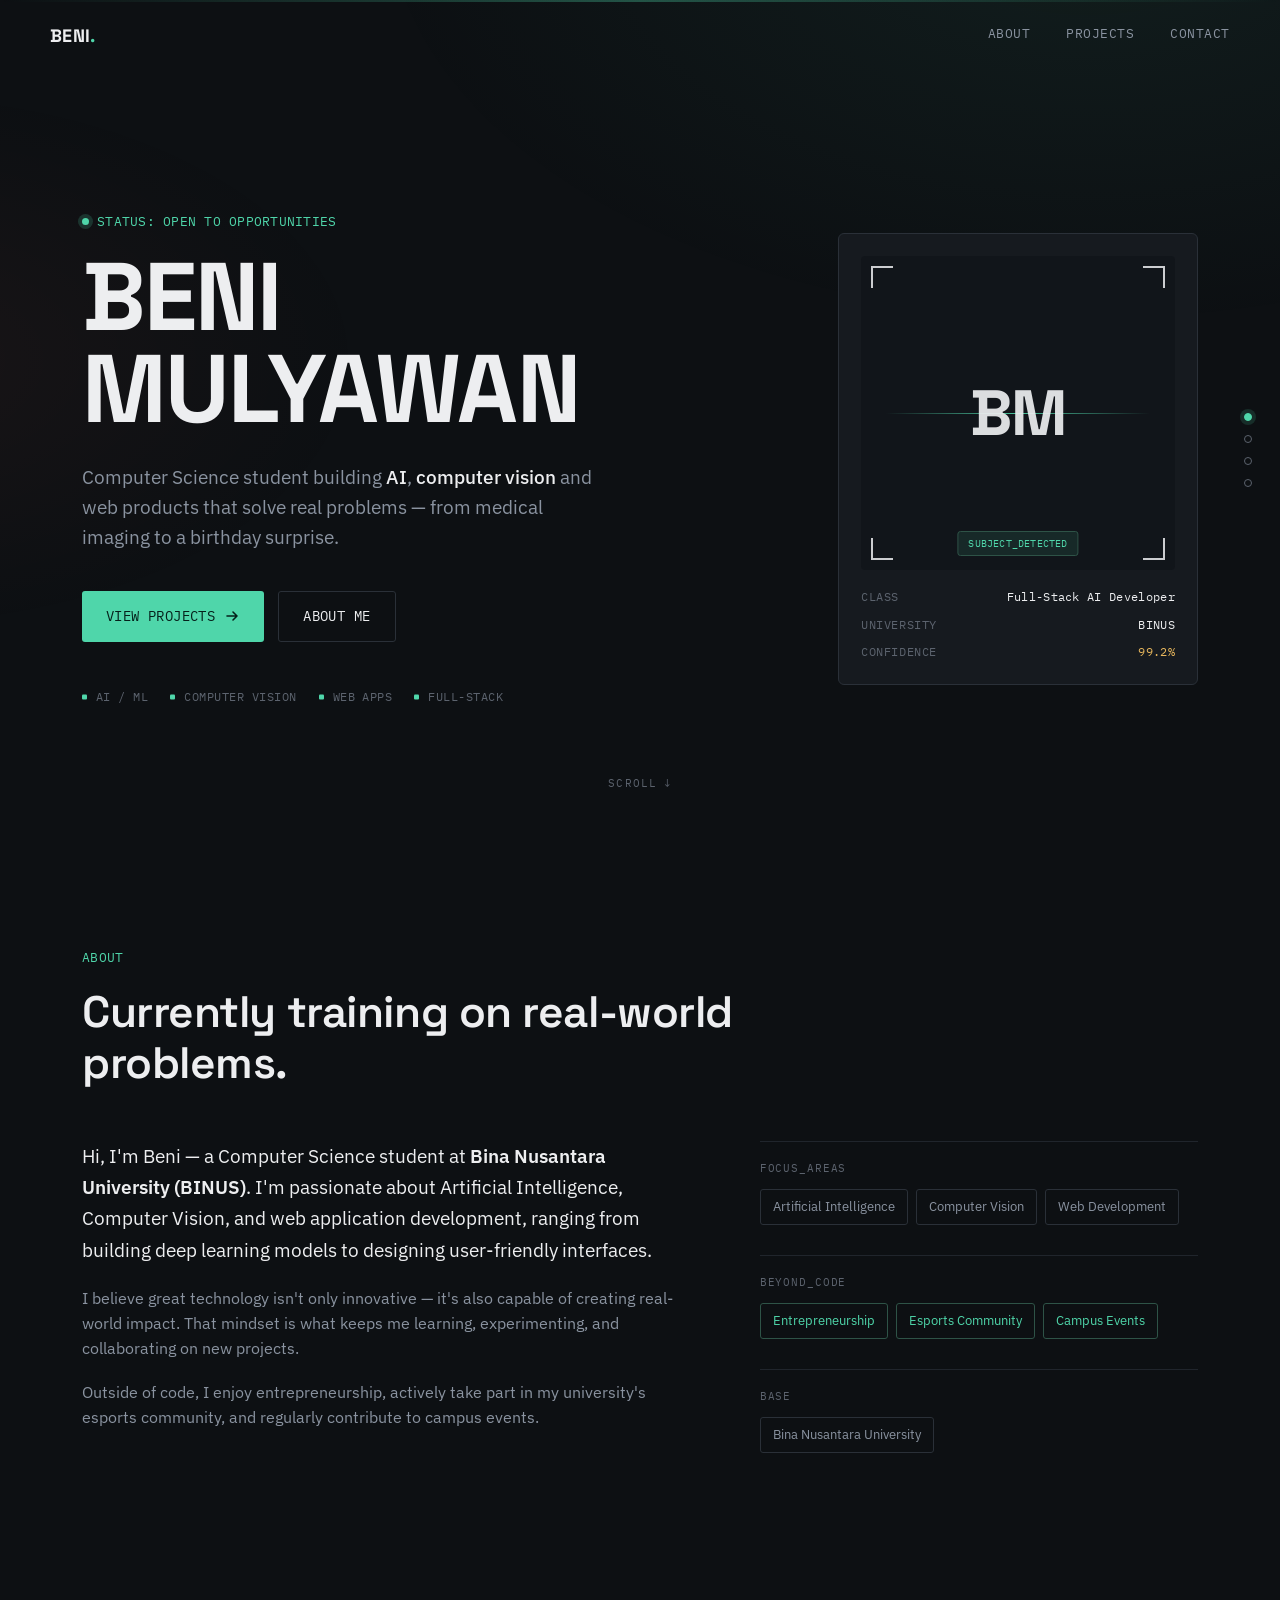
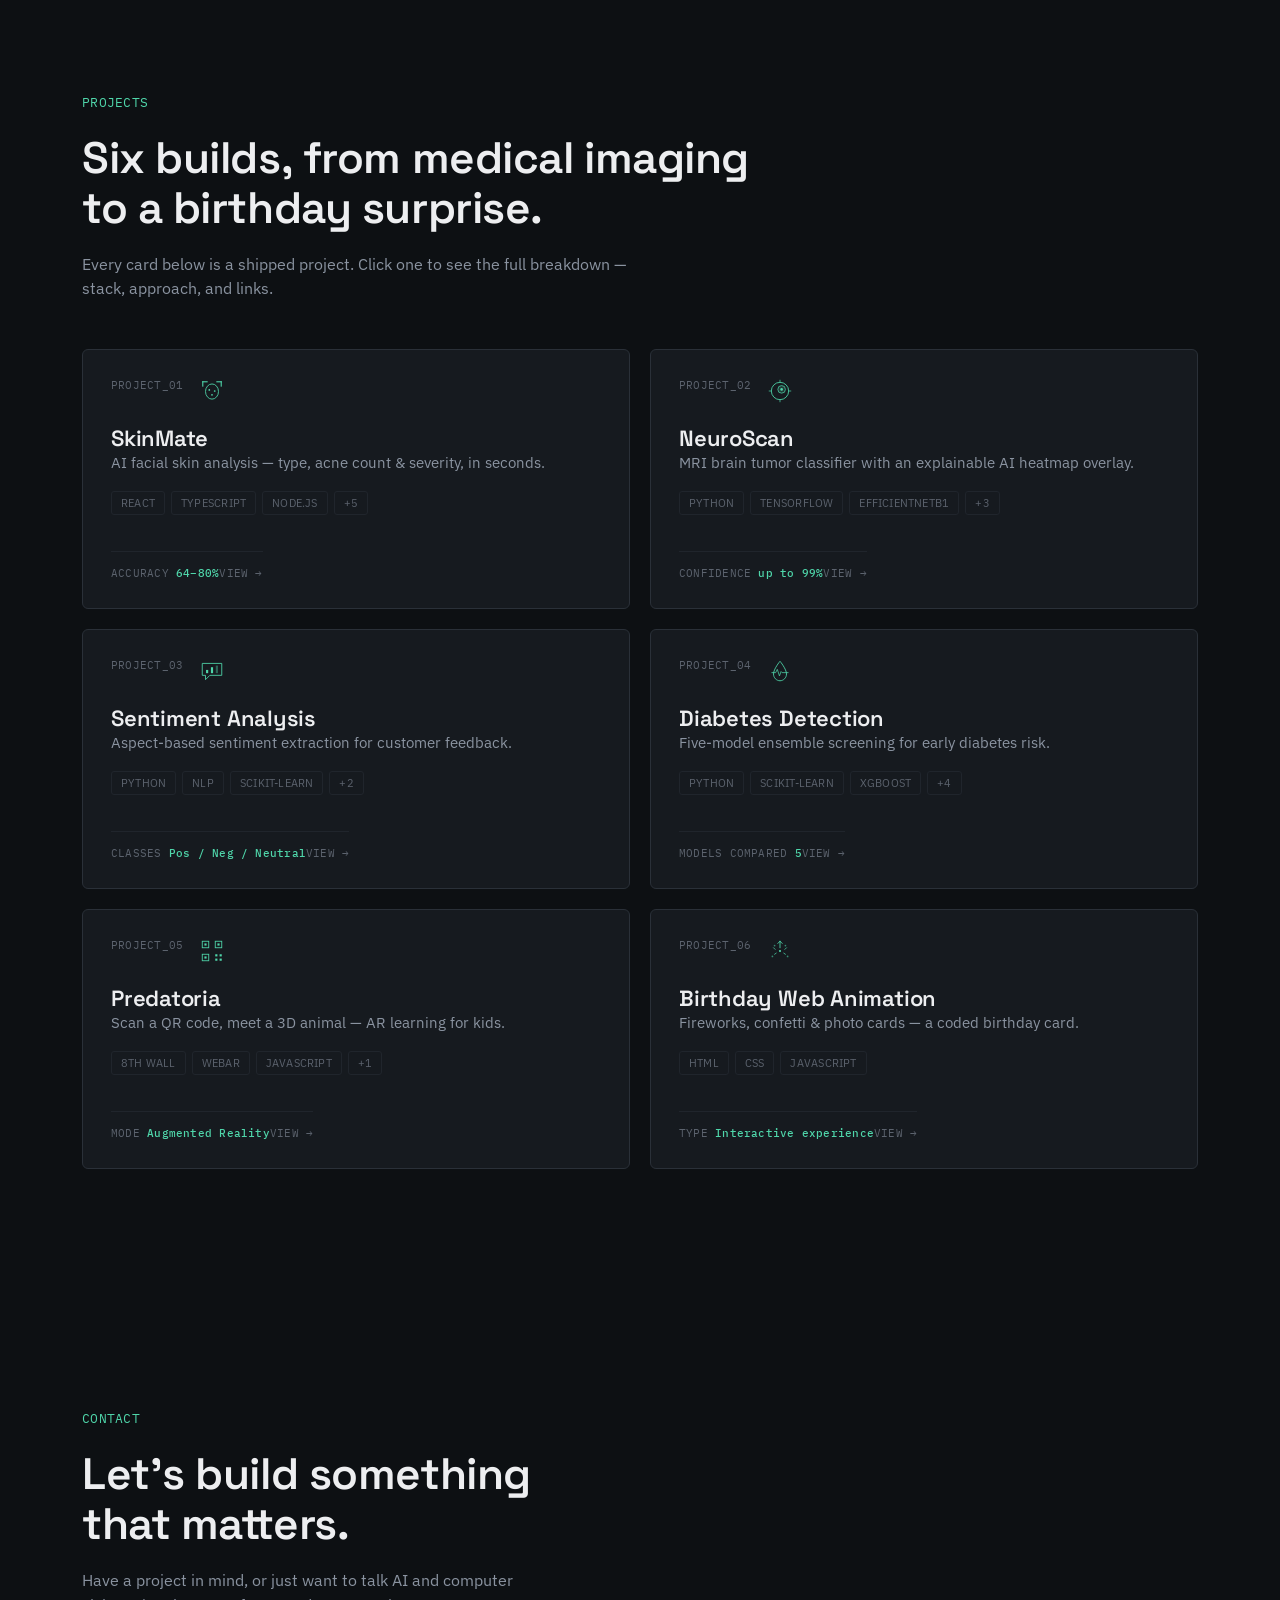
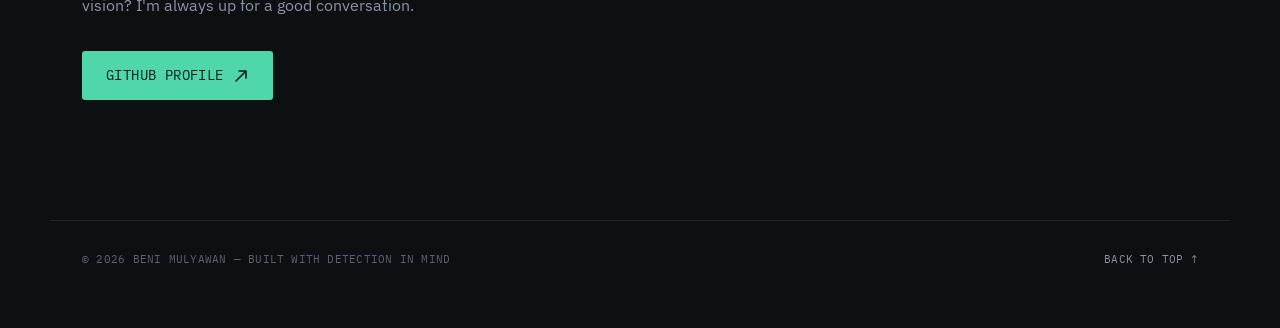
==== index.html @ ccee3497 "Add files via upload" ====
<!doctype html>
<html lang="en">
  <head>
    <meta charset="UTF-8" />
    <meta name="viewport" content="width=device-width, initial-scale=1.0" />
    <title>Beni Mulyawan — AI & Computer Vision Developer</title>
    <meta
      name="description"
      content="Portfolio of Beni Mulyawan, a Computer Science student at BINUS building AI, computer vision and web applications."
    />

    <link rel="preconnect" href="https://fonts.googleapis.com" />
    <link rel="preconnect" href="https://fonts.gstatic.com" crossorigin />
    <link
      href="https://fonts.googleapis.com/css2?family=Space+Grotesk:wght@500;600;700&family=IBM+Plex+Sans:wght@400;500;600&family=IBM+Plex+Mono:wght@400;500&display=swap"
      rel="stylesheet"
    />

    <link rel="stylesheet" href="style.css" />
  </head>
  <body>
    <div class="scanline" aria-hidden="true"></div>

    <a class="skip-link" href="#main">Skip to content</a>

    <header class="nav" id="siteNav">
      <div class="nav-inner">
        <a href="#top" class="nav-mark"
          >BENI<span class="nav-mark-dot">.</span></a
        >

        <nav class="nav-links" id="navLinks">
          <a href="#about" data-nav="about">About</a>
          <a href="#projects" data-nav="projects">Projects</a>
          <a href="#contact" data-nav="contact">Contact</a>
        </nav>

        <button
          class="nav-toggle"
          id="navToggle"
          aria-label="Toggle menu"
          aria-expanded="false"
          aria-controls="navLinks"
        >
          <span></span><span></span><span></span>
        </button>
      </div>
    </header>

    <div class="progress-dots" id="progressDots" aria-hidden="true">
      <button class="dot" data-target="top" aria-label="Go to top"></button>
      <button class="dot" data-target="about" aria-label="Go to About"></button>
      <button
        class="dot"
        data-target="projects"
        aria-label="Go to Projects"
      ></button>
      <button
        class="dot"
        data-target="contact"
        aria-label="Go to Contact"
      ></button>
    </div>

    <main id="main">
      <!-- ================= HERO ================= -->
      <section class="hero" id="top">
        <div class="hero-inner">
          <div class="hero-left reveal">
            <p class="eyebrow mono">
              <span class="status-dot" aria-hidden="true"></span>STATUS: OPEN TO
              OPPORTUNITIES
            </p>

            <h1 class="hero-title">BENI<br />MULYAWAN</h1>

            <p class="hero-role">
              Computer Science student building <span class="hl">AI</span>,
              <span class="hl">computer&nbsp;vision</span> and web products that
              solve real problems — from medical imaging to a birthday surprise.
            </p>

            <div class="hero-actions">
              <a href="#projects" class="btn btn-primary">
                View Projects
                <svg
                  width="16"
                  height="16"
                  viewBox="0 0 16 16"
                  fill="none"
                  aria-hidden="true"
                >
                  <path
                    d="M3 8H13M13 8L9 4M13 8L9 12"
                    stroke="currentColor"
                    stroke-width="1.6"
                    stroke-linecap="round"
                    stroke-linejoin="round"
                  />
                </svg>
              </a>
              <a href="#about" class="btn btn-ghost">About Me</a>
            </div>

            <ul class="hero-tags mono">
              <li>AI / ML</li>
              <li>Computer Vision</li>
              <li>Web Apps</li>
              <li>Full-Stack</li>
            </ul>
          </div>

          <div class="hero-right reveal" style="--delay: 120ms">
            <div class="id-card">
              <div class="id-frame">
                <span class="bracket tl" aria-hidden="true"></span>
                <span class="bracket tr" aria-hidden="true"></span>
                <span class="bracket bl" aria-hidden="true"></span>
                <span class="bracket br" aria-hidden="true"></span>
                <div class="id-scanline" aria-hidden="true"></div>
                <div class="id-monogram" aria-hidden="true">BM</div>
                <span class="id-tag mono">SUBJECT_DETECTED</span>
              </div>

              <div class="id-readout mono">
                <div class="readout-row">
                  <span class="rk">CLASS</span
                  ><span class="rv" id="classText"
                    >Full-Stack AI Developer</span
                  >
                </div>
                <div class="readout-row">
                  <span class="rk">UNIVERSITY</span
                  ><span class="rv">BINUS</span>
                </div>
                <div class="readout-row">
                  <span class="rk">CONFIDENCE</span
                  ><span class="rv" id="confVal">00.0%</span>
                </div>
              </div>
            </div>
          </div>
        </div>

        <a href="#about" class="scroll-cue mono" aria-hidden="true"
          >SCROLL <span>↓</span></a
        >
      </section>

      <!-- ================= ABOUT ================= -->
      <section class="about" id="about">
        <p class="eyebrow mono reveal">ABOUT</p>
        <h2 class="section-title reveal">
          Currently training on real-world<br />problems.
        </h2>

        <div class="about-grid">
          <div class="about-copy reveal">
            <p class="lede">
              Hi, I'm Beni — a Computer Science student at
              <strong>Bina Nusantara University (BINUS)</strong>. I'm passionate
              about Artificial Intelligence, Computer Vision, and web
              application development, ranging from building deep learning
              models to designing user-friendly interfaces.
            </p>

            <p>
              I believe great technology isn't only innovative — it's also
              capable of creating real-world impact. That mindset is what keeps
              me learning, experimenting, and collaborating on new projects.
            </p>

            <p>
              Outside of code, I enjoy entrepreneurship, actively take part in
              my university's esports community, and regularly contribute to
              campus events.
            </p>
          </div>

          <div class="about-meta reveal" style="--delay: 120ms">
            <div class="meta-block">
              <p class="meta-label mono">FOCUS_AREAS</p>
              <ul class="chip-list">
                <li>Artificial Intelligence</li>
                <li>Computer Vision</li>
                <li>Web Development</li>
              </ul>
            </div>
            <div class="meta-block">
              <p class="meta-label mono">BEYOND_CODE</p>
              <ul class="chip-list alt">
                <li>Entrepreneurship</li>
                <li>Esports Community</li>
                <li>Campus Events</li>
              </ul>
            </div>
            <div class="meta-block">
              <p class="meta-label mono">BASE</p>
              <ul class="chip-list">
                <li>Bina Nusantara University</li>
              </ul>
            </div>
          </div>
        </div>
      </section>

      <!-- ================= PROJECTS ================= -->
      <section class="projects" id="projects">
        <p class="eyebrow mono reveal">PROJECTS</p>
        <h2 class="section-title reveal">
          Six builds, from medical imaging<br />to a birthday surprise.
        </h2>
        <p class="section-copy reveal">
          Every card below is a shipped project. Click one to see the full
          breakdown — stack, approach, and links.
        </p>

        <div class="project-grid" id="projectGrid">
          <!-- injected by script.js -->
        </div>
      </section>

      <!-- ================= CONTACT ================= -->
      <section class="contact" id="contact">
        <p class="eyebrow mono reveal">CONTACT</p>
        <h2 class="section-title reveal">
          Let's build something<br />that matters.
        </h2>
        <p class="contact-copy reveal">
          Have a project in mind, or just want to talk AI and computer vision?
          I'm always up for a good conversation.
        </p>

        <div class="contact-links reveal">
          <a
            href="https://github.com/Beni1412"
            target="_blank"
            rel="noopener"
            class="btn btn-primary"
          >
            GitHub Profile
            <svg
              width="16"
              height="16"
              viewBox="0 0 16 16"
              fill="none"
              aria-hidden="true"
            >
              <path
                d="M3 13L13 3M13 3H6M13 3V10"
                stroke="currentColor"
                stroke-width="1.6"
                stroke-linecap="round"
                stroke-linejoin="round"
              />
            </svg>
          </a>
        </div>
      </section>
    </main>

    <footer class="site-footer">
      <p class="mono">© 2026 BENI MULYAWAN — BUILT WITH DETECTION IN MIND</p>
      <a href="#top" class="back-top mono">BACK TO TOP ↑</a>
    </footer>

    <!-- ============== PROJECT MODAL ============== -->
    <div class="modal-overlay" id="modalOverlay">
      <div
        class="modal"
        id="modal"
        role="dialog"
        aria-modal="true"
        aria-labelledby="modalTitle"
      >
        <button
          class="modal-close"
          id="modalClose"
          aria-label="Close project details"
        >
          <svg width="18" height="18" viewBox="0 0 18 18" fill="none">
            <path
              d="M3 3L15 15M15 3L3 15"
              stroke="currentColor"
              stroke-width="1.6"
              stroke-linecap="round"
            />
          </svg>
        </button>
        <div class="modal-content" id="modalContent">
          <!-- injected by script.js -->
        </div>
        <div class="modal-nav">
          <button id="modalPrev" class="modal-nav-btn mono">← PREV</button>
          <span id="modalIndex" class="mono modal-index"></span>
          <button id="modalNext" class="modal-nav-btn mono">NEXT →</button>
        </div>
      </div>
    </div>

    <script src="script.js"></script>
  </body>
</html>
---- style.css ----
/* ==========================================================
   BENI MULYAWAN — PORTFOLIO
   Design language: "detection HUD" — bounding boxes, confidence
   readouts and scan brackets borrowed from the actual AI apps
   in the projects themselves.
   ========================================================== */

:root {
  /* ---- color tokens ---- */
  --ink: #0d1013;
  --ink-soft: #11151a;
  --panel: #161a1f;
  --panel-2: #1d2229;
  --line: #2a3038;
  --line-soft: #20252c;
  --paper: #edeef0;
  --mist: #8a93a0;
  --mist-dim: #5c636e;
  --signal: #4fd6aa; /* teal-mint — "detected / positive" accent   */
  --signal-dim: #2e5347;
  --alert: #ff6e5d; /* coral — "flagged" bounding-box accent      */
  --gold: #e8b75c; /* used once, sparingly, in the hero readout  */

  /* ---- type ---- */
  --f-display: 'Space Grotesk', sans-serif;
  --f-body: 'IBM Plex Sans', sans-serif;
  --f-mono: 'IBM Plex Mono', monospace;

  --container: 1180px;
}

/* ---------------------------- reset ---------------------------- */
*,
*::before,
*::after {
  box-sizing: border-box;
}
html {
  scroll-behavior: smooth;
}
body {
  margin: 0;
  background: var(--ink);
  color: var(--paper);
  font-family: var(--f-body);
  font-size: 16px;
  line-height: 1.55;
  -webkit-font-smoothing: antialiased;
  overflow-x: hidden;
}
img {
  max-width: 100%;
  display: block;
}
a {
  color: inherit;
  text-decoration: none;
}
ul {
  list-style: none;
  margin: 0;
  padding: 0;
}
h1,
h2,
h3,
p {
  margin: 0;
}
button {
  font-family: inherit;
  background: none;
  border: none;
  color: inherit;
  cursor: pointer;
}
.mono {
  font-family: var(--f-mono);
  letter-spacing: 0.02em;
}

.skip-link {
  position: absolute;
  left: -999px;
  top: 0;
  background: var(--signal);
  color: var(--ink);
  padding: 10px 16px;
  z-index: 999;
  font-family: var(--f-mono);
}
.skip-link:focus {
  left: 12px;
  top: 12px;
}

:focus-visible {
  outline: 2px solid var(--signal);
  outline-offset: 3px;
}

/* faint background texture — vertical vignette so panels read as "on a monitor" */
body::before {
  content: '';
  position: fixed;
  inset: 0;
  background:
    radial-gradient(
      1200px 700px at 85% -10%,
      rgba(79, 214, 170, 0.07),
      transparent 60%
    ),
    radial-gradient(
      900px 500px at -10% 40%,
      rgba(255, 110, 93, 0.05),
      transparent 55%
    );
  pointer-events: none;
  z-index: 0;
}

/* ambient scanline sweep */
.scanline {
  position: fixed;
  left: 0;
  right: 0;
  top: 0;
  height: 2px;
  background: linear-gradient(
    90deg,
    transparent,
    rgba(79, 214, 170, 0.55),
    transparent
  );
  animation: sweep 9s linear infinite;
  pointer-events: none;
  z-index: 2;
  opacity: 0.6;
}
@keyframes sweep {
  0% {
    transform: translateY(0);
  }
  100% {
    transform: translateY(100vh);
  }
}

/* ---------------------------- layout helpers ---------------------------- */
section {
  position: relative;
  z-index: 1;
  max-width: var(--container);
  margin: 0 auto;
  padding: 120px 32px;
}
.eyebrow {
  display: flex;
  align-items: center;
  gap: 8px;
  font-size: 12.5px;
  color: var(--signal);
  text-transform: uppercase;
  margin-bottom: 20px;
}
.section-title {
  font-family: var(--f-display);
  font-weight: 600;
  font-size: clamp(28px, 4vw, 44px);
  line-height: 1.15;
  letter-spacing: -0.01em;
  max-width: 720px;
}
.section-copy {
  margin-top: 18px;
  color: var(--mist);
  max-width: 560px;
  font-size: 16px;
}

/* ---------------------------- reveal-on-scroll ---------------------------- */
.reveal {
  opacity: 0;
  transform: translateY(18px);
  transition:
    opacity 0.7s ease,
    transform 0.7s ease;
  transition-delay: var(--delay, 0ms);
}
.reveal.is-visible {
  opacity: 1;
  transform: translateY(0);
}

/* ==========================================================
   NAV
   ========================================================== */
.nav {
  position: fixed;
  top: 0;
  left: 0;
  right: 0;
  z-index: 50;
  padding: 22px 32px;
  transition:
    background 0.3s ease,
    padding 0.3s ease,
    border-color 0.3s ease;
  border-bottom: 1px solid transparent;
}
.nav.scrolled {
  background: rgba(13, 16, 19, 0.82);
  backdrop-filter: blur(10px);
  padding: 14px 32px;
  border-bottom-color: var(--line-soft);
}
.nav-inner {
  max-width: var(--container);
  margin: 0 auto;
  display: flex;
  align-items: center;
  justify-content: space-between;
}
.nav-mark {
  font-family: var(--f-display);
  font-weight: 700;
  font-size: 18px;
  letter-spacing: 0.02em;
}
.nav-mark-dot {
  color: var(--signal);
}
.nav-links {
  display: flex;
  gap: 36px;
}
.nav-links a {
  font-family: var(--f-mono);
  font-size: 13px;
  text-transform: uppercase;
  letter-spacing: 0.04em;
  color: var(--mist);
  position: relative;
  padding-bottom: 4px;
  transition: color 0.25s ease;
}
.nav-links a::after {
  content: '';
  position: absolute;
  left: 0;
  bottom: 0;
  height: 1px;
  width: 0;
  background: var(--signal);
  transition: width 0.25s ease;
}
.nav-links a:hover,
.nav-links a.active {
  color: var(--paper);
}
.nav-links a.active::after {
  width: 100%;
}

.nav-toggle {
  display: none;
  flex-direction: column;
  gap: 5px;
  width: 26px;
  padding: 6px;
}
.nav-toggle span {
  display: block;
  height: 1.5px;
  background: var(--paper);
  border-radius: 2px;
  transition: all 0.25s ease;
}
.nav-toggle.open span:nth-child(1) {
  transform: translateY(6.5px) rotate(45deg);
}
.nav-toggle.open span:nth-child(2) {
  opacity: 0;
}
.nav-toggle.open span:nth-child(3) {
  transform: translateY(-6.5px) rotate(-45deg);
}

/* progress dots — right-side scroll indicator, echoes the dot marker used
   throughout the source deck, repurposed as functional section nav       */
.progress-dots {
  position: fixed;
  right: 28px;
  top: 50%;
  transform: translateY(-50%);
  z-index: 40;
  display: flex;
  flex-direction: column;
  gap: 14px;
}
.progress-dots .dot {
  width: 8px;
  height: 8px;
  border-radius: 50%;
  border: 1px solid var(--mist-dim);
  padding: 0;
  transition: all 0.3s ease;
}
.progress-dots .dot.active {
  background: var(--signal);
  border-color: var(--signal);
  box-shadow: 0 0 0 4px rgba(79, 214, 170, 0.15);
}
@media (max-width: 900px) {
  .progress-dots {
    display: none;
  }
}

/* ==========================================================
   HERO
   ========================================================== */
.hero {
  padding-top: 180px;
  padding-bottom: 90px;
  min-height: 92vh;
  display: flex;
  flex-direction: column;
  justify-content: center;
}
.hero-inner {
  display: grid;
  grid-template-columns: 1.15fr 0.85fr;
  gap: 64px;
  align-items: center;
}
.status-dot {
  width: 7px;
  height: 7px;
  border-radius: 50%;
  background: var(--signal);
  box-shadow: 0 0 0 4px rgba(79, 214, 170, 0.18);
  animation: pulse 2.2s ease-in-out infinite;
}
@keyframes pulse {
  0%,
  100% {
    opacity: 1;
  }
  50% {
    opacity: 0.4;
  }
}

.hero-title {
  font-family: var(--f-display);
  font-weight: 700;
  font-size: clamp(52px, 8vw, 96px);
  line-height: 0.96;
  letter-spacing: -0.02em;
  margin: 6px 0 26px;
}
.hero-role {
  font-size: clamp(16px, 1.6vw, 19px);
  color: var(--mist);
  max-width: 520px;
  line-height: 1.6;
}
.hero-role .hl {
  color: var(--paper);
  font-weight: 500;
}

.hero-actions {
  display: flex;
  gap: 14px;
  margin-top: 38px;
  flex-wrap: wrap;
}
.btn {
  display: inline-flex;
  align-items: center;
  gap: 9px;
  padding: 14px 24px;
  font-family: var(--f-mono);
  font-size: 13.5px;
  text-transform: uppercase;
  letter-spacing: 0.03em;
  border-radius: 3px;
  transition:
    transform 0.25s ease,
    background 0.25s ease,
    border-color 0.25s ease,
    color 0.25s ease;
}
.btn svg {
  transition: transform 0.25s ease;
}
.btn-primary {
  background: var(--signal);
  color: #05201a;
}
.btn-primary:hover {
  transform: translateY(-2px);
  background: #69e3bd;
}
.btn-primary:hover svg {
  transform: translateX(3px);
}
.btn-ghost {
  border: 1px solid var(--line);
  color: var(--paper);
}
.btn-ghost:hover {
  border-color: var(--signal);
  color: var(--signal);
  transform: translateY(-2px);
}

.hero-tags {
  display: flex;
  flex-wrap: wrap;
  gap: 10px 22px;
  margin-top: 46px;
}
.hero-tags li {
  font-size: 12px;
  color: var(--mist-dim);
  text-transform: uppercase;
  letter-spacing: 0.04em;
  position: relative;
  padding-left: 14px;
}
.hero-tags li::before {
  content: '';
  position: absolute;
  left: 0;
  top: 50%;
  transform: translateY(-50%);
  width: 5px;
  height: 5px;
  background: var(--signal);
  border-radius: 1px;
}

/* ---- ID card (bracket-framed monogram) ---- */
.id-card {
  background: var(--panel);
  border: 1px solid var(--line);
  border-radius: 6px;
  padding: 22px;
  max-width: 360px;
  margin-left: auto;
}
.id-frame {
  position: relative;
  aspect-ratio: 1 / 1;
  background: var(--ink-soft);
  border-radius: 4px;
  display: flex;
  align-items: center;
  justify-content: center;
  overflow: hidden;
  margin-bottom: 18px;
}
.id-monogram {
  font-family: var(--f-display);
  font-weight: 700;
  font-size: 64px;
  color: var(--paper);
  opacity: 0.92;
  letter-spacing: -0.02em;
}
.id-tag {
  position: absolute;
  bottom: 14px;
  left: 50%;
  transform: translateX(-50%);
  font-size: 10px;
  color: var(--signal);
  background: rgba(79, 214, 170, 0.1);
  border: 1px solid var(--signal-dim);
  padding: 4px 10px;
  border-radius: 3px;
  white-space: nowrap;
}
.id-scanline {
  position: absolute;
  left: 8%;
  right: 8%;
  height: 1px;
  background: linear-gradient(
    90deg,
    transparent,
    rgba(79, 214, 170, 0.9),
    transparent
  );
  animation: idsweep 3.4s ease-in-out infinite;
}
@keyframes idsweep {
  0%,
  100% {
    top: 14%;
    opacity: 0;
  }
  10% {
    opacity: 1;
  }
  50% {
    top: 86%;
    opacity: 1;
  }
  60% {
    opacity: 0;
  }
}
.bracket {
  position: absolute;
  width: 22px;
  height: 22px;
  border-color: var(--signal);
  opacity: 0.85;
}
.bracket.tl {
  top: 10px;
  left: 10px;
  border-top: 2px solid;
  border-left: 2px solid;
}
.bracket.tr {
  top: 10px;
  right: 10px;
  border-top: 2px solid;
  border-right: 2px solid;
}
.bracket.bl {
  bottom: 10px;
  left: 10px;
  border-bottom: 2px solid;
  border-left: 2px solid;
}
.bracket.br {
  bottom: 10px;
  right: 10px;
  border-bottom: 2px solid;
  border-right: 2px solid;
}

.id-readout {
  display: flex;
  flex-direction: column;
  gap: 9px;
}
.readout-row {
  display: flex;
  justify-content: space-between;
  font-size: 12px;
}
.readout-row .rk {
  color: var(--mist-dim);
  text-transform: uppercase;
  letter-spacing: 0.05em;
}
.readout-row .rv {
  color: var(--paper);
}
#confVal {
  color: var(--gold);
}

.scroll-cue {
  position: absolute;
  bottom: 36px;
  left: 50%;
  transform: translateX(-50%);
  font-size: 11px;
  color: var(--mist-dim);
  text-transform: uppercase;
  letter-spacing: 0.12em;
  display: flex;
  align-items: center;
  gap: 6px;
}
.scroll-cue span {
  animation: bob 1.8s ease-in-out infinite;
}
@keyframes bob {
  0%,
  100% {
    transform: translateY(0);
  }
  50% {
    transform: translateY(4px);
  }
}

@media (max-width: 900px) {
  .hero-inner {
    grid-template-columns: 1fr;
  }
  .id-card {
    margin: 0;
    max-width: 340px;
  }
}

/* ==========================================================
   ABOUT
   ========================================================== */
.about-grid {
  display: grid;
  grid-template-columns: 1.4fr 1fr;
  gap: 64px;
  margin-top: 52px;
}
.lede {
  font-size: 19px;
  color: var(--paper);
  line-height: 1.65;
}
.about-copy p + p {
  margin-top: 20px;
  color: var(--mist);
  font-size: 16px;
}
.about-copy strong {
  color: var(--paper);
  font-weight: 600;
}

.about-meta {
  display: flex;
  flex-direction: column;
  gap: 30px;
}
.meta-block {
  border-top: 1px solid var(--line-soft);
  padding-top: 18px;
}
.meta-label {
  font-size: 11px;
  color: var(--mist-dim);
  text-transform: uppercase;
  letter-spacing: 0.08em;
  margin-bottom: 12px;
}
.chip-list {
  display: flex;
  flex-wrap: wrap;
  gap: 8px;
}
.chip-list li {
  font-size: 13px;
  padding: 7px 12px;
  border-radius: 3px;
  border: 1px solid var(--line);
  color: var(--mist);
}
.chip-list.alt li {
  border-color: var(--signal-dim);
  color: var(--signal);
}

@media (max-width: 900px) {
  .about-grid {
    grid-template-columns: 1fr;
    gap: 40px;
  }
}

/* ==========================================================
   PROJECTS
   ========================================================== */
.project-grid {
  display: grid;
  grid-template-columns: 1fr 1fr;
  gap: 20px;
  margin-top: 48px;
}
.project-card {
  position: relative;
  background: var(--panel);
  border: 1px solid var(--line);
  border-radius: 6px;
  padding: 28px;
  cursor: pointer;
  text-align: left;
  width: 100%;
  transition:
    transform 0.3s ease,
    border-color 0.3s ease,
    background 0.3s ease;
  display: flex;
  flex-direction: column;
  gap: 16px;
  min-height: 260px;
}
.project-card:hover,
.project-card:focus-visible {
  transform: translateY(-4px);
  border-color: rgba(79, 214, 170, 0.4);
  background: var(--panel-2);
}
.project-card .bracket {
  width: 16px;
  height: 16px;
  opacity: 0;
  transition:
    opacity 0.25s ease,
    transform 0.25s ease;
}
.project-card .bracket.tl {
  top: 8px;
  left: 8px;
  transform: translate(4px, 4px);
}
.project-card .bracket.tr {
  top: 8px;
  right: 8px;
  transform: translate(-4px, 4px);
}
.project-card .bracket.bl {
  bottom: 8px;
  left: 8px;
  transform: translate(4px, -4px);
}
.project-card .bracket.br {
  bottom: 8px;
  right: 8px;
  transform: translate(-4px, -4px);
}
.project-card:hover .bracket,
.project-card:focus-visible .bracket {
  opacity: 1;
  transform: translate(0, 0);
}

.card-top {
  display: flex;
  align-items: flex-start;
  justify-content: space-between;
  gap: 16px;
}
.card-index {
  font-size: 11px;
  color: var(--mist-dim);
}
.card-icon {
  color: var(--signal);
  flex-shrink: 0;
}
.card-icon.alert {
  color: var(--alert);
}

.card-title {
  font-family: var(--f-display);
  font-weight: 600;
  font-size: 22px;
  letter-spacing: -0.01em;
}
.card-desc {
  color: var(--mist);
  font-size: 14.5px;
  line-height: 1.55;
  flex-grow: 1;
}

.card-tags {
  display: flex;
  flex-wrap: wrap;
  gap: 6px;
}
.card-tags span {
  font-size: 10.5px;
  padding: 4px 9px;
  border: 1px solid var(--line-soft);
  color: var(--mist-dim);
  border-radius: 3px;
  text-transform: uppercase;
  letter-spacing: 0.02em;
}

.card-bottom {
  display: flex;
  align-items: center;
  justify-content: space-between;
  border-top: 1px solid var(--line-soft);
  padding-top: 14px;
  margin-top: auto;
}
.card-stat {
  font-size: 11px;
  color: var(--mist-dim);
}
.card-stat b {
  color: var(--signal);
  font-weight: 500;
}
.card-view {
  font-size: 11px;
  color: var(--mist-dim);
  display: flex;
  align-items: center;
  gap: 5px;
  transition:
    color 0.25s ease,
    gap 0.25s ease;
}
.project-card:hover .card-view,
.project-card:focus-visible .card-view {
  color: var(--signal);
  gap: 8px;
}

@media (max-width: 780px) {
  .project-grid {
    grid-template-columns: 1fr;
  }
}

/* ==========================================================
   CONTACT + FOOTER
   ========================================================== */
.contact-copy {
  margin-top: 18px;
  color: var(--mist);
  max-width: 480px;
}
.contact-links {
  margin-top: 34px;
}

.site-footer {
  position: relative;
  z-index: 1;
  max-width: var(--container);
  margin: 0 auto;
  padding: 30px 32px 60px;
  display: flex;
  justify-content: space-between;
  align-items: center;
  border-top: 1px solid var(--line-soft);
  color: var(--mist-dim);
  font-size: 11px;
}
.back-top {
  color: var(--mist);
  transition: color 0.25s ease;
}
.back-top:hover {
  color: var(--signal);
}
@media (max-width: 560px) {
  .site-footer {
    flex-direction: column;
    gap: 14px;
    text-align: center;
  }
}

/* ==========================================================
   MODAL
   ========================================================== */
.modal-overlay {
  position: fixed;
  inset: 0;
  z-index: 100;
  background: rgba(8, 10, 12, 0.78);
  backdrop-filter: blur(6px);
  display: flex;
  align-items: center;
  justify-content: center;
  padding: 24px;
  opacity: 0;
  pointer-events: none;
  transition: opacity 0.3s ease;
}
.modal-overlay.open {
  opacity: 1;
  pointer-events: auto;
}

.modal {
  background: var(--panel);
  border: 1px solid var(--line);
  border-radius: 8px;
  max-width: 780px;
  width: 100%;
  max-height: 86vh;
  overflow-y: auto;
  padding: 40px;
  position: relative;
  transform: translateY(16px) scale(0.98);
  transition: transform 0.35s cubic-bezier(0.2, 0.8, 0.2, 1);
}
.modal-overlay.open .modal {
  transform: translateY(0) scale(1);
}

.modal-close {
  position: sticky;
  top: 0;
  float: right;
  margin-left: 16px;
  margin-bottom: 8px;
  width: 36px;
  height: 36px;
  border-radius: 50%;
  display: flex;
  align-items: center;
  justify-content: center;
  border: 1px solid var(--line);
  color: var(--mist);
  transition:
    color 0.25s ease,
    border-color 0.25s ease,
    transform 0.25s ease;
}
.modal-close:hover {
  color: var(--alert);
  border-color: var(--alert);
  transform: rotate(90deg);
}

.modal-eyebrow {
  display: flex;
  align-items: center;
  gap: 10px;
  font-size: 11.5px;
  color: var(--signal);
  margin-bottom: 18px;
}
.modal-icon-wrap {
  width: 64px;
  height: 64px;
  border-radius: 6px;
  background: var(--ink-soft);
  border: 1px solid var(--line);
  display: flex;
  align-items: center;
  justify-content: center;
  color: var(--signal);
  margin-bottom: 22px;
}
.modal-icon-wrap.alert {
  color: var(--alert);
}

.modal h3 {
  font-family: var(--f-display);
  font-weight: 600;
  font-size: 30px;
  letter-spacing: -0.01em;
  margin-bottom: 16px;
}
.modal-desc {
  color: var(--mist);
  font-size: 15.5px;
  line-height: 1.7;
  margin-bottom: 26px;
}

.modal-tags {
  display: flex;
  flex-wrap: wrap;
  gap: 8px;
  margin-bottom: 28px;
}
.modal-tags span {
  font-size: 11.5px;
  padding: 6px 12px;
  border: 1px solid var(--line);
  color: var(--mist);
  border-radius: 3px;
  font-family: var(--f-mono);
}

.modal-stat {
  display: flex;
  justify-content: space-between;
  align-items: center;
  border-top: 1px solid var(--line-soft);
  border-bottom: 1px solid var(--line-soft);
  padding: 16px 2px;
  margin-bottom: 28px;
  font-family: var(--f-mono);
  font-size: 12.5px;
  color: var(--mist-dim);
  text-transform: uppercase;
}
.modal-stat b {
  color: var(--gold);
  font-weight: 500;
  font-size: 14px;
}

.modal-links {
  display: flex;
  flex-wrap: wrap;
  gap: 12px;
}

.modal-nav {
  display: flex;
  align-items: center;
  justify-content: space-between;
  border-top: 1px solid var(--line-soft);
  margin-top: 32px;
  padding-top: 20px;
}
.modal-nav-btn {
  font-size: 11.5px;
  color: var(--mist);
  letter-spacing: 0.04em;
  transition: color 0.25s ease;
}
.modal-nav-btn:hover {
  color: var(--signal);
}
.modal-index {
  font-size: 11px;
  color: var(--mist-dim);
}

@media (max-width: 560px) {
  .modal {
    padding: 28px 22px;
  }
  .modal h3 {
    font-size: 24px;
  }
}

/* ==========================================================
   REDUCED MOTION
   ========================================================== */
@media (prefers-reduced-motion: reduce) {
  * {
    animation-duration: 0.001ms !important;
    animation-iteration-count: 1 !important;
    transition-duration: 0.001ms !important;
  }
  html {
    scroll-behavior: auto;
  }
  .scanline,
  .id-scanline {
    display: none;
  }
}
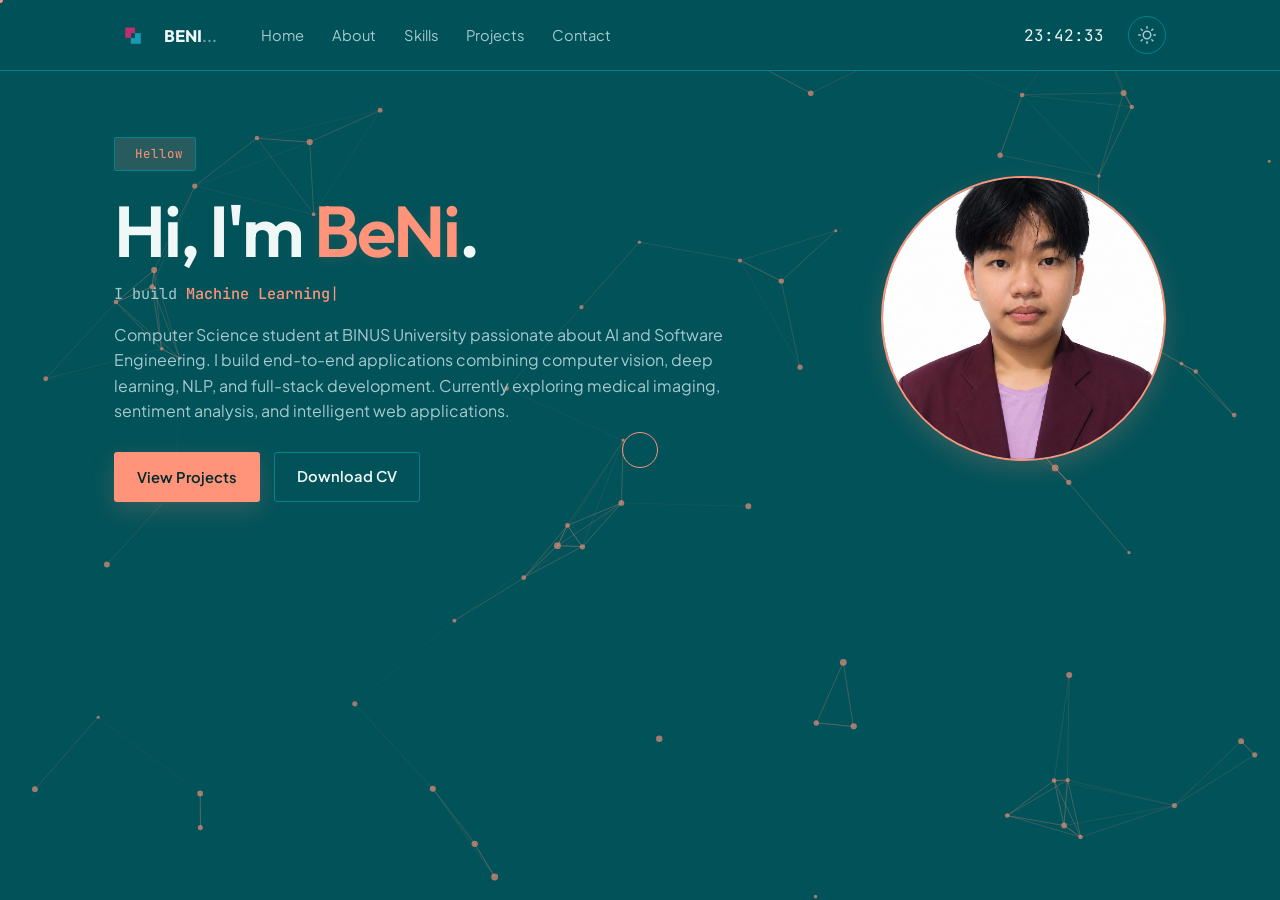
==== commit dc6082ff: "Add files via upload" ====
--- a/index.html
+++ b/index.html
@@ -1,303 +1,470 @@
-<!doctype html>
-<html lang="en">
-  <head>
-    <meta charset="UTF-8" />
-    <meta name="viewport" content="width=device-width, initial-scale=1.0" />
-    <title>Beni Mulyawan — AI & Computer Vision Developer</title>
-    <meta
-      name="description"
-      content="Portfolio of Beni Mulyawan, a Computer Science student at BINUS building AI, computer vision and web applications."
-    />
-
-    <link rel="preconnect" href="https://fonts.googleapis.com" />
-    <link rel="preconnect" href="https://fonts.gstatic.com" crossorigin />
-    <link
-      href="https://fonts.googleapis.com/css2?family=Space+Grotesk:wght@500;600;700&family=IBM+Plex+Sans:wght@400;500;600&family=IBM+Plex+Mono:wght@400;500&display=swap"
-      rel="stylesheet"
-    />
-
-    <link rel="stylesheet" href="style.css" />
-  </head>
-  <body>
-    <div class="scanline" aria-hidden="true"></div>
-
-    <a class="skip-link" href="#main">Skip to content</a>
-
-    <header class="nav" id="siteNav">
-      <div class="nav-inner">
-        <a href="#top" class="nav-mark"
-          >BENI<span class="nav-mark-dot">.</span></a
-        >
-
-        <nav class="nav-links" id="navLinks">
-          <a href="#about" data-nav="about">About</a>
-          <a href="#projects" data-nav="projects">Projects</a>
-          <a href="#contact" data-nav="contact">Contact</a>
-        </nav>
-
-        <button
-          class="nav-toggle"
-          id="navToggle"
-          aria-label="Toggle menu"
-          aria-expanded="false"
-          aria-controls="navLinks"
-        >
-          <span></span><span></span><span></span>
-        </button>
-      </div>
-    </header>
-
-    <div class="progress-dots" id="progressDots" aria-hidden="true">
-      <button class="dot" data-target="top" aria-label="Go to top"></button>
-      <button class="dot" data-target="about" aria-label="Go to About"></button>
-      <button
-        class="dot"
-        data-target="projects"
-        aria-label="Go to Projects"
-      ></button>
-      <button
-        class="dot"
-        data-target="contact"
-        aria-label="Go to Contact"
-      ></button>
-    </div>
-
-    <main id="main">
-      <!-- ================= HERO ================= -->
-      <section class="hero" id="top">
-        <div class="hero-inner">
-          <div class="hero-left reveal">
-            <p class="eyebrow mono">
-              <span class="status-dot" aria-hidden="true"></span>STATUS: OPEN TO
-              OPPORTUNITIES
-            </p>
-
-            <h1 class="hero-title">BENI<br />MULYAWAN</h1>
-
-            <p class="hero-role">
-              Computer Science student building <span class="hl">AI</span>,
-              <span class="hl">computer&nbsp;vision</span> and web products that
-              solve real problems — from medical imaging to a birthday surprise.
-            </p>
-
-            <div class="hero-actions">
-              <a href="#projects" class="btn btn-primary">
-                View Projects
-                <svg
-                  width="16"
-                  height="16"
-                  viewBox="0 0 16 16"
-                  fill="none"
-                  aria-hidden="true"
-                >
-                  <path
-                    d="M3 8H13M13 8L9 4M13 8L9 12"
-                    stroke="currentColor"
-                    stroke-width="1.6"
-                    stroke-linecap="round"
-                    stroke-linejoin="round"
-                  />
-                </svg>
-              </a>
-              <a href="#about" class="btn btn-ghost">About Me</a>
-            </div>
-
-            <ul class="hero-tags mono">
-              <li>AI / ML</li>
-              <li>Computer Vision</li>
-              <li>Web Apps</li>
-              <li>Full-Stack</li>
-            </ul>
-          </div>
-
-          <div class="hero-right reveal" style="--delay: 120ms">
-            <div class="id-card">
-              <div class="id-frame">
-                <span class="bracket tl" aria-hidden="true"></span>
-                <span class="bracket tr" aria-hidden="true"></span>
-                <span class="bracket bl" aria-hidden="true"></span>
-                <span class="bracket br" aria-hidden="true"></span>
-                <div class="id-scanline" aria-hidden="true"></div>
-                <div class="id-monogram" aria-hidden="true">BM</div>
-                <span class="id-tag mono">SUBJECT_DETECTED</span>
-              </div>
-
-              <div class="id-readout mono">
-                <div class="readout-row">
-                  <span class="rk">CLASS</span
-                  ><span class="rv" id="classText"
-                    >Full-Stack AI Developer</span
-                  >
-                </div>
-                <div class="readout-row">
-                  <span class="rk">UNIVERSITY</span
-                  ><span class="rv">BINUS</span>
-                </div>
-                <div class="readout-row">
-                  <span class="rk">CONFIDENCE</span
-                  ><span class="rv" id="confVal">00.0%</span>
-                </div>
-              </div>
-            </div>
-          </div>
-        </div>
-
-        <a href="#about" class="scroll-cue mono" aria-hidden="true"
-          >SCROLL <span>↓</span></a
-        >
-      </section>
-
-      <!-- ================= ABOUT ================= -->
-      <section class="about" id="about">
-        <p class="eyebrow mono reveal">ABOUT</p>
-        <h2 class="section-title reveal">
-          Currently training on real-world<br />problems.
-        </h2>
-
-        <div class="about-grid">
-          <div class="about-copy reveal">
-            <p class="lede">
-              Hi, I'm Beni — a Computer Science student at
-              <strong>Bina Nusantara University (BINUS)</strong>. I'm passionate
-              about Artificial Intelligence, Computer Vision, and web
-              application development, ranging from building deep learning
-              models to designing user-friendly interfaces.
-            </p>
-
-            <p>
-              I believe great technology isn't only innovative — it's also
-              capable of creating real-world impact. That mindset is what keeps
-              me learning, experimenting, and collaborating on new projects.
-            </p>
-
-            <p>
-              Outside of code, I enjoy entrepreneurship, actively take part in
-              my university's esports community, and regularly contribute to
-              campus events.
-            </p>
-          </div>
-
-          <div class="about-meta reveal" style="--delay: 120ms">
-            <div class="meta-block">
-              <p class="meta-label mono">FOCUS_AREAS</p>
-              <ul class="chip-list">
-                <li>Artificial Intelligence</li>
-                <li>Computer Vision</li>
-                <li>Web Development</li>
-              </ul>
-            </div>
-            <div class="meta-block">
-              <p class="meta-label mono">BEYOND_CODE</p>
-              <ul class="chip-list alt">
-                <li>Entrepreneurship</li>
-                <li>Esports Community</li>
-                <li>Campus Events</li>
-              </ul>
-            </div>
-            <div class="meta-block">
-              <p class="meta-label mono">BASE</p>
-              <ul class="chip-list">
-                <li>Bina Nusantara University</li>
-              </ul>
-            </div>
-          </div>
-        </div>
-      </section>
-
-      <!-- ================= PROJECTS ================= -->
-      <section class="projects" id="projects">
-        <p class="eyebrow mono reveal">PROJECTS</p>
-        <h2 class="section-title reveal">
-          Six builds, from medical imaging<br />to a birthday surprise.
-        </h2>
-        <p class="section-copy reveal">
-          Every card below is a shipped project. Click one to see the full
-          breakdown — stack, approach, and links.
-        </p>
-
-        <div class="project-grid" id="projectGrid">
-          <!-- injected by script.js -->
-        </div>
-      </section>
-
-      <!-- ================= CONTACT ================= -->
-      <section class="contact" id="contact">
-        <p class="eyebrow mono reveal">CONTACT</p>
-        <h2 class="section-title reveal">
-          Let's build something<br />that matters.
-        </h2>
-        <p class="contact-copy reveal">
-          Have a project in mind, or just want to talk AI and computer vision?
-          I'm always up for a good conversation.
-        </p>
-
-        <div class="contact-links reveal">
-          <a
-            href="https://github.com/Beni1412"
-            target="_blank"
-            rel="noopener"
-            class="btn btn-primary"
-          >
-            GitHub Profile
-            <svg
-              width="16"
-              height="16"
-              viewBox="0 0 16 16"
-              fill="none"
-              aria-hidden="true"
-            >
-              <path
-                d="M3 13L13 3M13 3H6M13 3V10"
-                stroke="currentColor"
-                stroke-width="1.6"
-                stroke-linecap="round"
-                stroke-linejoin="round"
-              />
-            </svg>
-          </a>
-        </div>
-      </section>
-    </main>
-
-    <footer class="site-footer">
-      <p class="mono">© 2026 BENI MULYAWAN — BUILT WITH DETECTION IN MIND</p>
-      <a href="#top" class="back-top mono">BACK TO TOP ↑</a>
-    </footer>
-
-    <!-- ============== PROJECT MODAL ============== -->
-    <div class="modal-overlay" id="modalOverlay">
-      <div
-        class="modal"
-        id="modal"
-        role="dialog"
-        aria-modal="true"
-        aria-labelledby="modalTitle"
-      >
-        <button
-          class="modal-close"
-          id="modalClose"
-          aria-label="Close project details"
-        >
-          <svg width="18" height="18" viewBox="0 0 18 18" fill="none">
-            <path
-              d="M3 3L15 15M15 3L3 15"
-              stroke="currentColor"
-              stroke-width="1.6"
-              stroke-linecap="round"
-            />
-          </svg>
-        </button>
-        <div class="modal-content" id="modalContent">
-          <!-- injected by script.js -->
-        </div>
-        <div class="modal-nav">
-          <button id="modalPrev" class="modal-nav-btn mono">← PREV</button>
-          <span id="modalIndex" class="mono modal-index"></span>
-          <button id="modalNext" class="modal-nav-btn mono">NEXT →</button>
-        </div>
-      </div>
-    </div>
-
-    <script src="script.js"></script>
-  </body>
-</html>
+<!doctype html>
+<html lang="en">
+  <head>
+    <meta charset="UTF-8" />
+    <meta name="viewport" content="width=device-width, initial-scale=1.0" />
+    <title>BeNi — Portfolio</title>
+    <meta
+      name="description"
+      content="BeNi — AI/ML Engineer & Full-Stack Developer. Computer vision, deep learning, NLP and web projects."
+    />
+    <link rel="icon" href="images/logo.png" />
+
+    <link rel="preconnect" href="https://fonts.googleapis.com" />
+    <link rel="preconnect" href="https://fonts.gstatic.com" crossorigin />
+    <link
+      href="https://fonts.googleapis.com/css2?family=Outfit:wght@500;700;800&family=Plus+Jakarta+Sans:wght@400;500;600&family=JetBrains+Mono:wght@400;700&display=swap"
+      rel="stylesheet"
+    />
+
+    <link rel="stylesheet" href="css/style.css" />
+  </head>
+  <body>
+    <div class="cursor-dot" id="cursorDot"></div>
+    <div class="cursor-ring" id="cursorRing"></div>
+
+    <canvas id="bgCanvas"></canvas>
+
+    <header class="topbar">
+      <div class="topbar__inner">
+        <button
+          class="brand"
+          data-tab-link
+          data-target="home"
+          aria-label="Go to home"
+        >
+          <img src="images/logo.png" alt="Logo" class="brand__logo" />
+          <span class="brand__text"
+            >BENI<span class="brand__dim">...</span></span
+          >
+        </button>
+
+        <nav class="nav" id="mainNav">
+          <button class="nav__link is-active" data-target="home">Home</button>
+          <button class="nav__link" data-target="about">About</button>
+          <button class="nav__link" data-target="skills">Skills</button>
+          <button class="nav__link" data-target="projects">Projects</button>
+          <button class="nav__link" data-target="contact">Contact</button>
+        </nav>
+
+        <div class="topbar__status">
+          <span class="dot" aria-hidden="true"></span>
+          <span class="mono" id="clock">--:--:--</span>
+        </div>
+
+        <button class="theme-toggle" id="themeToggle" aria-label="Toggle Theme">
+          <svg
+            class="icon-sun"
+            width="18"
+            height="18"
+            viewBox="0 0 24 24"
+            fill="none"
+            stroke="currentColor"
+            stroke-width="2"
+            stroke-linecap="round"
+            stroke-linejoin="round"
+          >
+            <circle cx="12" cy="12" r="5"></circle>
+            <line x1="12" y1="1" x2="12" y2="3"></line>
+            <line x1="12" y1="21" x2="12" y2="23"></line>
+            <line x1="4.22" y1="4.22" x2="5.64" y2="5.64"></line>
+            <line x1="18.36" y1="18.36" x2="19.78" y2="19.78"></line>
+            <line x1="1" y1="12" x2="3" y2="12"></line>
+            <line x1="21" y1="12" x2="23" y2="12"></line>
+            <line x1="4.22" y1="19.78" x2="5.64" y2="18.36"></line>
+            <line x1="18.36" y1="5.64" x2="19.78" y2="4.22"></line>
+          </svg>
+          <svg
+            class="icon-moon"
+            width="18"
+            height="18"
+            viewBox="0 0 24 24"
+            fill="none"
+            stroke="currentColor"
+            stroke-width="2"
+            stroke-linecap="round"
+            stroke-linejoin="round"
+            style="display: none"
+          >
+            <path d="M21 12.79A9 9 0 1 1 11.21 3 7 7 0 0 0 21 12.79z"></path>
+          </svg>
+        </button>
+
+        <button
+          class="nav-toggle"
+          id="navToggle"
+          aria-label="Toggle menu"
+          aria-expanded="false"
+        >
+          <span></span><span></span><span></span>
+        </button>
+      </div>
+    </header>
+
+    <main id="main">
+      <!-- ============ HOME ============ -->
+      <section
+        id="home"
+        class="tab-panel is-active"
+        data-panel
+        aria-label="Home"
+      >
+        <div class="panel-inner hero">
+          <div class="hero__text">
+            <span class="eyebrow animate-item"
+              ><span class="dot dot--sm"></span>Hellow</span
+            >
+            <h1 class="hero__title animate-item">
+              Hi, I'm <span class="accent-text">BeNi</span>.
+            </h1>
+            <p class="hero__role mono animate-item">
+              I build <span id="typingText" class="typing-text"></span
+              ><span class="cursor">|</span>
+            </p>
+            <p class="hero__bio animate-item">
+              Computer Science student at BINUS University passionate about AI
+              and Software Engineering. I build end-to-end applications
+              combining computer vision, deep learning, NLP, and full-stack
+              development. Currently exploring medical imaging, sentiment
+              analysis, and intelligent web applications.
+            </p>
+            <div class="hero__cta animate-item">
+              <button
+                class="btn btn--primary"
+                data-tab-link
+                data-target="projects"
+              >
+                View Projects
+              </button>
+              <a class="btn btn--ghost" href="#" id="cvLink" download
+                >Download CV</a
+              >
+            </div>
+          </div>
+
+          <div
+            class="photo-frame animate-item"
+            style="animation-delay: 0.3s"
+            id="heroPhoto"
+          >
+            <img
+              src="images/profile.jpeg"
+              alt="Photo of BeNi"
+              onerror="
+                this.closest('.photo-frame').classList.add('img-missing')
+              "
+            />
+            <div class="photo-frame__fallback">
+              <span class="photo-frame__initial">B</span>
+              <span class="mono photo-frame__hint"
+                >images/profile.jpg not found<br />drop your photo there</span
+              >
+            </div>
+          </div>
+        </div>
+      </section>
+
+      <!-- ============ ABOUT ============ -->
+      <section id="about" class="tab-panel" data-panel aria-label="About">
+        <div class="panel-inner">
+          <div id="aboutMainView" data-view class="about">
+            <div class="photo-frame animate-item">
+              <img
+                src="images/about.jpeg"
+                alt="Photo of BeNi"
+                onerror="
+                  this.closest('.photo-frame').classList.add('img-missing')
+                "
+              />
+              <div class="photo-frame__fallback">
+                <span class="photo-frame__initial">B</span>
+                <span class="mono photo-frame__hint"
+                  >images/profile.jpg not found<br />drop your photo there</span
+                >
+              </div>
+            </div>
+
+            <div class="about__content">
+              <span class="section-eyebrow mono animate-item">02 / ABOUT</span>
+              <h2 class="animate-item">About Me</h2>
+              <p class="animate-item">
+                I'm a Computer Science student passionate about Artificial
+                Intelligence, Machine Learning, and Software Engineering. I enjoy
+                transforming research ideas into real-world applications by
+                building complete solutions from data processing and model
+                development to intuitive web interfaces. My experience includes
+                computer vision, deep learning, natural language processing, and
+                full-stack development through academic research and personal
+                projects.
+              </p>
+              <p class="animate-item">
+                Outside of technology, I've developed strong teamwork and
+                communication skills through entrepreneurship, competitive
+                esports, event organization, and part-time work. I'm always eager
+                to learn new technologies, tackle challenging problems, and build
+                impactful software that people genuinely enjoy using.
+              </p>
+
+              <ul class="about__info mono animate-item">
+                <li><span>Name</span><span>BeNi Mulyawan</span></li>
+                <li>
+                  <span>Education</span
+                  ><span>BINUS University — Computer Science</span>
+                </li>
+                <li><span>Email</span><span>beni.mulyawan@binus.ac.id</span></li>
+                <li><span>Location</span><span>Indonesia</span></li>
+              </ul>
+
+              <button id="btnCertificates" class="btn btn--primary animate-item" style="margin-top: 2rem;">
+                View Certifications
+              </button>
+            </div>
+          </div>
+
+          <div id="certDetailView" data-view style="display: none;">
+            <button class="detail-back mono" id="backToAbout">
+              ← Back to About
+            </button>
+            <div id="certDetail" class="project-detail" style="margin-top: 2rem;">
+              <span class="section-eyebrow mono animate-item">02.1 / CERTIFICATIONS</span>
+              <h2 class="animate-item" style="margin-bottom: 1rem;">My Certifications</h2>
+              <div id="certBreadcrumb" class="mono animate-item" style="margin-bottom: 2rem; cursor: pointer; color: var(--accent); font-size: 0.9rem;"></div>
+              
+              <style>
+                .cert-grid {
+                  display: grid;
+                  grid-template-columns: repeat(4, 1fr);
+                  gap: 1.5rem;
+                }
+                @media (max-width: 1024px) { .cert-grid { grid-template-columns: repeat(3, 1fr); } }
+                @media (max-width: 768px) { .cert-grid { grid-template-columns: repeat(2, 1fr); } }
+                @media (max-width: 480px) { .cert-grid { grid-template-columns: 1fr; } }
+                
+                .cert-card {
+                  background: rgba(255, 255, 255, 0.03);
+                  border: 1px solid rgba(255, 255, 255, 0.1);
+                  border-radius: 8px;
+                  padding: 1rem;
+                  text-align: center;
+                  transition: all 0.3s ease;
+                  display: flex;
+                  flex-direction: column;
+                  align-items: center;
+                  gap: 1rem;
+                  text-decoration: none;
+                  color: rgba(255,255,255,0.8);
+                }
+                .cert-card:hover {
+                  background: rgba(255, 255, 255, 0.08);
+                  transform: translateY(-5px);
+                  border-color: rgba(255,255,255,0.3);
+                  color: #fff;
+                }
+                .cert-card img {
+                  width: 100%;
+                  aspect-ratio: 4/3;
+                  object-fit: cover;
+                  border-radius: 4px;
+                }
+                .cert-card .cert-icon-placeholder {
+                  width: 100%;
+                  aspect-ratio: 4/3;
+                  background: rgba(255, 255, 255, 0.05);
+                  border-radius: 4px;
+                  display: flex;
+                  align-items: center;
+                  justify-content: center;
+                  font-size: 3rem;
+                }
+                .cert-card span {
+                  font-size: 0.9rem;
+                  line-height: 1.4;
+                  font-weight: 500;
+                  display: -webkit-box;
+                  -webkit-line-clamp: 2;
+                  -webkit-box-orient: vertical;
+                  overflow: hidden;
+                }
+              </style>
+
+              <div class="cert-list animate-item" id="certListContainer">
+                <!-- Rendered by main.js -->
+              </div>
+            </div>
+          </div>
+        </div>
+      </section>
+
+      <!-- ============ SKILLS ============ -->
+      <section id="skills" class="tab-panel" data-panel aria-label="Skills">
+        <div class="panel-inner">
+          <span class="section-eyebrow mono animate-item">03 / SKILLS</span>
+          <h2 class="animate-item">Skill Confidence</h2>
+          <p class="section-sub animate-item">
+            Self-rated, updated as I go. Treat the numbers like a model's
+            confidence score.
+          </p>
+          <div id="skillsWrap" class="skills-wrap animate-item">
+            <!-- rendered by js/main.js from js/data.js -->
+          </div>
+        </div>
+      </section>
+
+      <!-- ============ PROJECTS ============ -->
+      <section id="projects" class="tab-panel" data-panel aria-label="Projects">
+        <div class="panel-inner">
+          <div id="projectsGridView" data-view>
+            <span class="section-eyebrow mono animate-item">04 / PROJECTS</span>
+            <h2 class="animate-item">Selected Work</h2>
+            <p class="section-sub animate-item">
+              Click any card — it swaps into a full write-up right here, no page
+              reload.
+            </p>
+            <div class="project-filters animate-item">
+              <button class="filter-btn is-active" data-filter="all">
+                All
+              </button>
+              <button class="filter-btn" data-filter="ai">AI / ML</button>
+              <button class="filter-btn" data-filter="other">Other</button>
+            </div>
+            <div id="projectsGrid" class="projects-grid">
+              <!-- rendered by js/main.js from js/data.js -->
+            </div>
+          </div>
+
+          <div id="projectDetailView" data-view hidden>
+            <button class="detail-back mono" id="backToGrid">
+              ← Back to all projects
+            </button>
+            <div id="projectDetail" class="project-detail">
+              <!-- rendered by js/main.js -->
+            </div>
+          </div>
+        </div>
+      </section>
+
+      <!-- ============ CONTACT ============ -->
+      <section id="contact" class="tab-panel" data-panel aria-label="Contact">
+        <div class="panel-inner contact">
+          <div class="contact__info">
+            <span class="section-eyebrow mono animate-item">05 / CONTACT</span>
+            <h2 class="animate-item">Let's Work Together</h2>
+            <p class="animate-item">
+              Got a project in mind, or want to talk about CV/ML? My inbox is
+              open.
+            </p>
+            <ul class="contact__list mono animate-item">
+              <li>
+                ✉
+                <a href="beni.mulyawan@binus.ac.id"
+                  >beni.mulyawan@binus.ac.id</a
+                >
+              </li>
+              <li>📍 Indonesia</li>
+            </ul>
+            <div class="contact__socials">
+              <a
+                href="https://github.com/Beni1412"
+                aria-label="GitHub"
+                class="social-link"
+                target="_blank"
+                rel="noopener"
+              >
+                <svg
+                  width="24"
+                  height="24"
+                  viewBox="0 0 24 24"
+                  fill="none"
+                  stroke="currentColor"
+                  stroke-width="2"
+                  stroke-linecap="round"
+                  stroke-linejoin="round"
+                >
+                  <path
+                    d="M9 19c-5 1.5-5-2.5-7-3m14 6v-3.87a3.37 3.37 0 0 0-.94-2.61c3.14-.35 6.44-1.54 6.44-7A5.44 5.44 0 0 0 20 4.77 5.07 5.07 0 0 0 19.91 1S18.73.65 16 2.48a13.38 13.38 0 0 0-7 0C6.27.65 5.09 1 5.09 1A5.07 5.07 0 0 0 5 4.77a5.44 5.44 0 0 0-1.5 3.78c0 5.42 3.3 6.61 6.44 7A3.37 3.37 0 0 0 9 18.13V22"
+                  ></path>
+                </svg>
+              </a>
+              <a
+                href="https://www.linkedin.com/in/beni-mulyawan-020407326/"
+                aria-label="LinkedIn"
+                class="social-link"
+                target="_blank"
+                rel="noopener"
+              >
+                <svg
+                  width="24"
+                  height="24"
+                  viewBox="0 0 24 24"
+                  fill="none"
+                  stroke="currentColor"
+                  stroke-width="2"
+                  stroke-linecap="round"
+                  stroke-linejoin="round"
+                >
+                  <path
+                    d="M16 8a6 6 0 0 1 6 6v7h-4v-7a2 2 0 0 0-2-2 2 2 0 0 0-2 2v7h-4v-7a6 6 0 0 1 6-6z"
+                  ></path>
+                  <rect x="2" y="9" width="4" height="12"></rect>
+                  <circle cx="4" cy="4" r="2"></circle>
+                </svg>
+              </a>
+              <a
+                href="https://www.instagram.com/beni__mulyawan/"
+                aria-label="Instagram"
+                class="social-link"
+                target="_blank"
+                rel="noopener"
+              >
+                <svg
+                  width="24"
+                  height="24"
+                  viewBox="0 0 24 24"
+                  fill="none"
+                  stroke="currentColor"
+                  stroke-width="2"
+                  stroke-linecap="round"
+                  stroke-linejoin="round"
+                >
+                  <rect x="2" y="2" width="20" height="20" rx="5" ry="5"></rect>
+                  <path
+                    d="M16 11.37A4 4 0 1 1 12.63 8 4 4 0 0 1 16 11.37z"
+                  ></path>
+                  <line x1="17.5" y1="6.5" x2="17.51" y2="6.5"></line>
+                </svg>
+              </a>
+            </div>
+          </div>
+
+          <form class="contact__form animate-item" id="contactForm">
+            <label class="field">
+              <span class="mono">Your Name</span>
+              <input type="text" name="name" required />
+            </label>
+            <label class="field">
+              <span class="mono">Your Email</span>
+              <input type="email" name="email" required />
+            </label>
+            <label class="field">
+              <span class="mono">Subject</span>
+              <input type="text" name="subject" />
+            </label>
+            <label class="field">
+              <span class="mono">Message</span>
+              <textarea name="message" rows="5" required></textarea>
+            </label>
+            <button type="submit" class="btn btn--primary">Send Message</button>
+            <p class="contact__note mono" id="contactNote" hidden>
+              Message ready — connect this form to a backend or a service like
+              Formspree to actually send it. See README.
+            </p>
+          </form>
+        </div>
+      </div>
+
+    </main>
+
+    <script src="js/data.js"></script>
+    <script src="js/main.js"></script>
+  </body>
+</html>
--- a/css/style.css
+++ b/css/style.css
@@ -0,0 +1,1220 @@
+/* =========================================================
+   PORTFOLIO STYLES
+   Theme: computer-vision / detection-HUD aesthetic.
+   Tokens live in :root — change colors here, nowhere else.
+   ========================================================= */
+
+:root {
+  --bg: #025259;
+  --bg-alt: #025d66;
+  --panel: #036872;
+  --panel-border: #04828f;
+  --line: #037783;
+  --text: #f0f7f7;
+  --text-dim: #a6cace;
+  --text-faint: #6e9a9e;
+
+  --accent: #ff947a;
+  --accent-dark: #e87a60;
+  --accent-soft: rgba(255, 148, 122, 0.15);
+  --amber: #f59e0b;
+
+  --glow-sm: 0 4px 12px rgba(255, 148, 122, 0.1);
+  --glow-md: 0 8px 24px rgba(255, 148, 122, 0.2);
+
+  --topbar-bg: rgba(2, 82, 89, 0.95);
+
+  --display: 'Outfit', sans-serif;
+  --body: 'Plus Jakarta Sans', sans-serif;
+  --mono: 'JetBrains Mono', monospace;
+
+  --ease: cubic-bezier(0.2, 0.8, 0.2, 1);
+  --maxw: 1100px;
+}
+
+body.light-theme {
+  --bg: #f6eedf;
+  --bg-alt: #ebdcd0;
+  --panel: #fcf8ef;
+  --panel-border: #e3d3c2;
+  --line: #d9c8b3;
+  --text: #4a3b32;
+  --text-dim: #6b584b;
+  --text-faint: #9c8a7c;
+  --accent: #785a46;
+  --accent-dark: #5c4738;
+  --accent-soft: rgba(120, 90, 70, 0.1);
+  --amber: #d97706;
+  --glow-sm: 0 4px 12px rgba(120, 90, 70, 0.15);
+  --glow-md: 0 8px 24px rgba(120, 90, 70, 0.25);
+  --topbar-bg: rgba(246, 238, 223, 0.95);
+}
+
+*,
+*::before,
+*::after {
+  box-sizing: border-box;
+}
+html {
+  scroll-behavior: smooth;
+}
+body {
+  margin: 0;
+  background: var(--bg);
+  color: var(--text);
+  font-family: var(--body);
+  line-height: 1.6;
+  -webkit-font-smoothing: antialiased;
+  transition:
+    background-color 0.4s var(--ease),
+    color 0.4s var(--ease);
+  cursor: none;
+}
+a,
+button,
+input,
+textarea,
+select {
+  cursor: none !important;
+}
+
+#bgCanvas {
+  position: fixed;
+  top: 0;
+  left: 0;
+  width: 100%;
+  height: 100%;
+  z-index: -1;
+  pointer-events: none;
+  opacity: 0.9;
+}
+
+/* ---------- custom cursor ---------- */
+.cursor-dot {
+  position: fixed;
+  top: 0;
+  left: 0;
+  width: 6px;
+  height: 6px;
+  background: var(--accent);
+  border-radius: 50%;
+  pointer-events: none;
+  z-index: 9999;
+  transform: translate(-50%, -50%);
+}
+.cursor-ring {
+  position: fixed;
+  top: 0;
+  left: 0;
+  width: 36px;
+  height: 36px;
+  border: 1.5px solid var(--accent);
+  border-radius: 50%;
+  pointer-events: none;
+  z-index: 9998;
+  transform: translate(-50%, -50%);
+  transition:
+    width 0.3s,
+    height 0.3s,
+    background-color 0.3s;
+}
+.cursor-ring.hover {
+  width: 56px;
+  height: 56px;
+  background: var(--accent-soft);
+  border-color: transparent;
+}
+
+/* ---------- custom scrollbar ---------- */
+::-webkit-scrollbar {
+  width: 10px;
+}
+::-webkit-scrollbar-track {
+  background: var(--bg);
+  border-left: 1px solid var(--panel-border);
+}
+::-webkit-scrollbar-thumb {
+  background: var(--panel-border);
+  border-radius: 5px;
+  border: 2px solid var(--bg);
+}
+::-webkit-scrollbar-thumb:hover {
+  background: var(--accent);
+}
+
+h1,
+h2,
+h3,
+h4 {
+  font-family: var(--display);
+  font-weight: 600;
+  line-height: 1.15;
+  margin: 0 0 0.5em;
+  letter-spacing: -0.01em;
+}
+p {
+  margin: 0 0 1em;
+  color: var(--text);
+}
+a {
+  color: var(--accent);
+  text-decoration: none;
+}
+.mono {
+  font-family: var(--mono);
+}
+ul {
+  list-style: none;
+  margin: 0;
+  padding: 0;
+}
+
+/* focus */
+:focus-visible {
+  outline: 2px solid var(--accent);
+  outline-offset: 3px;
+  border-radius: 2px;
+}
+
+/* ---------- topbar ---------- */
+.topbar {
+  position: sticky;
+  top: 0;
+  z-index: 20;
+  background: var(--topbar-bg);
+  transition: background-color 0.4s var(--ease);
+  backdrop-filter: blur(12px);
+  -webkit-backdrop-filter: blur(12px);
+  border-bottom: 1px solid var(--panel-border);
+}
+.topbar__inner {
+  max-width: var(--maxw);
+  margin: 0 auto;
+  padding: 16px 24px;
+  display: flex;
+  align-items: center;
+  gap: 24px;
+}
+.brand {
+  display: flex;
+  align-items: center;
+  gap: 8px;
+  background: none;
+  border: none;
+  cursor: pointer;
+  font-family: var(--display);
+  font-weight: 700;
+  font-size: 1.05rem;
+  color: var(--text);
+  padding: 0;
+}
+.brand__logo {
+  height: 38px;
+  width: auto;
+  object-fit: contain;
+  margin-right: 4px;
+}
+.brand__mark {
+  color: var(--accent);
+}
+.brand__dim {
+  color: var(--text-faint);
+  font-weight: 500;
+}
+
+.nav {
+  display: flex;
+  gap: 4px;
+  margin-left: 8px;
+  flex: 1;
+}
+.nav__link {
+  background: none;
+  border: none;
+  cursor: pointer;
+  color: var(--text-dim);
+  font-family: var(--body);
+  font-size: 0.92rem;
+  padding: 8px 12px;
+  border-radius: 2px;
+  position: relative;
+  transition: color 0.2s var(--ease);
+}
+.nav__link:hover {
+  color: var(--text);
+}
+.nav a:hover,
+.nav a.is-active {
+  color: var(--text);
+}
+.nav a.is-active::after {
+  transform: scaleX(1);
+}
+
+.theme-toggle {
+  background: none;
+  border: 1px solid var(--panel-border);
+  color: var(--text-dim);
+  width: 38px;
+  height: 38px;
+  border-radius: 50%;
+  display: flex;
+  align-items: center;
+  justify-content: center;
+  cursor: pointer;
+  transition: all 0.3s var(--ease);
+  margin-left: auto;
+}
+.theme-toggle:hover {
+  color: var(--accent);
+  border-color: var(--accent);
+}
+
+.nav-toggle {
+  display: none;
+  flex-direction: column;
+  gap: 4px;
+  background: none;
+  border: none;
+  cursor: pointer;
+  padding: 6px;
+}
+.nav-toggle span {
+  width: 20px;
+  height: 2px;
+  background: var(--text);
+  display: block;
+}
+
+/* ---------- layout / panels ---------- */
+main {
+  max-width: var(--maxw);
+  margin: 0 auto;
+  padding: 0 24px;
+  position: relative;
+  z-index: 3;
+}
+
+.tab-panel {
+  display: none;
+  min-height: calc(100vh - 140px);
+  padding: 64px 0 80px;
+}
+.tab-panel.is-active {
+  display: block;
+  animation: panelIn 0.5s var(--ease);
+}
+@keyframes panelIn {
+  from {
+    opacity: 0;
+    transform: translateY(10px);
+  }
+  to {
+    opacity: 1;
+    transform: translateY(0);
+  }
+}
+
+.section-eyebrow {
+  display: inline-block;
+  color: var(--accent);
+  font-size: 0.78rem;
+  letter-spacing: 0.08em;
+  margin-bottom: 14px;
+}
+.section-sub {
+  color: var(--text-dim);
+  max-width: 56ch;
+}
+
+/* ---------- staggered animations ---------- */
+@keyframes slideUpFade {
+  from {
+    opacity: 0;
+    transform: translateY(20px);
+  }
+  to {
+    opacity: 1;
+    transform: translateY(0);
+  }
+}
+.tab-panel.is-active .animate-item {
+  animation: slideUpFade 0.6s cubic-bezier(0.16, 1, 0.3, 1) forwards;
+  opacity: 0;
+}
+.tab-panel.is-active .animate-item:nth-child(1) {
+  animation-delay: 0.05s;
+}
+.tab-panel.is-active .animate-item:nth-child(2) {
+  animation-delay: 0.1s;
+}
+.tab-panel.is-active .animate-item:nth-child(3) {
+  animation-delay: 0.15s;
+}
+.tab-panel.is-active .animate-item:nth-child(4) {
+  animation-delay: 0.2s;
+}
+.tab-panel.is-active .animate-item:nth-child(5) {
+  animation-delay: 0.25s;
+}
+.tab-panel.is-active .animate-item:nth-child(6) {
+  animation-delay: 0.3s;
+}
+.tab-panel.is-active .animate-item:nth-child(7) {
+  animation-delay: 0.35s;
+}
+.tab-panel.is-active .animate-item:nth-child(8) {
+  animation-delay: 0.4s;
+}
+
+/* ---------- hero ---------- */
+.hero {
+  display: grid;
+  grid-template-columns: 1.5fr 0.6fr;
+  gap: 56px;
+  align-items: center;
+}
+.eyebrow {
+  display: inline-flex;
+  align-items: center;
+  gap: 8px;
+  font-family: var(--mono);
+  font-size: 0.78rem;
+  letter-spacing: 0.08em;
+  color: var(--accent);
+  background: var(--accent-soft);
+  border: 1px solid var(--panel-border);
+  padding: 6px 12px;
+  border-radius: 2px;
+  margin-bottom: 20px;
+  justify-content: center;
+}
+.hero__title {
+  font-size: clamp(2.5rem, 6vw, 4.5rem);
+  line-height: 1.1;
+  letter-spacing: -0.03em;
+  margin: 0;
+}
+.accent-text {
+  color: var(--accent);
+  text-shadow: var(--glow-sm);
+}
+.hero__role {
+  color: var(--text-dim);
+  font-size: 0.95rem;
+  margin-top: 12px;
+}
+.typing-text {
+  color: var(--accent);
+  font-weight: 500;
+}
+.cursor {
+  display: inline-block;
+  width: 8px;
+  animation: blink 1s step-end infinite;
+  color: var(--accent);
+}
+@keyframes blink {
+  50% {
+    opacity: 0;
+  }
+}
+.hero__sep {
+  opacity: 0.3;
+}
+.hero__bio {
+  max-width: 52ch;
+  color: var(--text-dim);
+}
+.hero__cta {
+  display: flex;
+  gap: 14px;
+  margin-top: 28px;
+  flex-wrap: wrap;
+}
+
+/* ---------- buttons / chips ---------- */
+.btn {
+  font-family: var(--body);
+  font-weight: 600;
+  font-size: 0.92rem;
+  padding: 12px 22px;
+  border-radius: 3px;
+  border: 1px solid transparent;
+  cursor: pointer;
+  display: inline-flex;
+  align-items: center;
+  gap: 8px;
+  transition:
+    transform 0.15s var(--ease),
+    background 0.2s var(--ease),
+    border-color 0.2s var(--ease);
+}
+.btn:hover {
+  transform: translateY(-1px);
+}
+.btn--primary {
+  background: var(--accent);
+  color: #01292c;
+  box-shadow: var(--glow-md);
+}
+.btn--primary:hover {
+  background: var(--accent-dark);
+  box-shadow:
+    0 0 14px rgba(255, 148, 122, 0.6),
+    0 0 40px rgba(255, 148, 122, 0.4);
+}
+.btn--ghost {
+  background: transparent;
+  color: var(--text);
+  border-color: var(--panel-border);
+}
+.btn--ghost:hover {
+  border-color: var(--accent);
+  color: var(--accent);
+}
+
+.chip {
+  display: inline-block;
+  font-family: var(--mono);
+  font-size: 0.72rem;
+  color: var(--text-dim);
+  border: 1px solid var(--panel-border);
+  padding: 4px 9px;
+  border-radius: 2px;
+  background: var(--panel);
+}
+.chip--accent {
+  color: var(--accent);
+  border-color: var(--accent-dark);
+}
+
+/* ---------- detect-frame (signature bounding-box motif) ---------- */
+.detect-frame {
+  position: relative;
+}
+.corner {
+  position: absolute;
+  width: 14px;
+  height: 14px;
+  border: 0 solid var(--accent);
+  opacity: 0.55;
+  pointer-events: none;
+  transition:
+    opacity 0.3s var(--ease),
+    width 0.3s var(--ease),
+    height 0.3s var(--ease);
+}
+.corner--tl {
+  top: -1px;
+  left: -1px;
+  border-top-width: 2px;
+  border-left-width: 2px;
+}
+.corner--tr {
+  top: -1px;
+  right: -1px;
+  border-top-width: 2px;
+  border-right-width: 2px;
+}
+.corner--bl {
+  bottom: -1px;
+  left: -1px;
+  border-bottom-width: 2px;
+  border-left-width: 2px;
+}
+.corner--br {
+  bottom: -1px;
+  right: -1px;
+  border-bottom-width: 2px;
+  border-right-width: 2px;
+}
+.detect-frame:hover .corner,
+.detect-frame:focus-within .corner {
+  opacity: 1;
+  width: 20px;
+  height: 20px;
+  filter: drop-shadow(0 0 4px var(--accent));
+}
+
+/* ---------- photo-frame (reused by Home hero + About) ---------- */
+.photo-frame {
+  background: var(--panel);
+  border: 2px solid var(--accent);
+  border-radius: 50%;
+  aspect-ratio: 1/1;
+  position: relative;
+  overflow: hidden;
+  display: flex;
+  align-items: center;
+  justify-content: center;
+  box-shadow: var(--glow-md);
+}
+.photo-frame img {
+  width: 100%;
+  height: 100%;
+  object-fit: cover;
+  display: block;
+}
+.photo-frame__tag {
+  position: absolute;
+  top: 14px;
+  left: 14px;
+  z-index: 1;
+  font-size: 0.7rem;
+  color: var(--text-faint);
+  letter-spacing: 0.08em;
+  background: rgba(2, 82, 89, 0.7);
+  padding: 4px 8px;
+  border-radius: 2px;
+}
+.photo-frame__fallback {
+  display: none;
+  flex-direction: column;
+  align-items: center;
+  justify-content: center;
+  gap: 8px;
+  text-align: center;
+  padding: 24px;
+}
+.photo-frame.img-missing img {
+  display: none;
+}
+.photo-frame.img-missing .photo-frame__fallback {
+  display: flex;
+}
+.photo-frame__initial {
+  font-family: var(--display);
+  font-size: 5rem;
+  font-weight: 700;
+  color: var(--accent);
+}
+.photo-frame__hint {
+  font-size: 0.68rem;
+  color: var(--text-faint);
+  line-height: 1.5;
+}
+
+/* ---------- about ---------- */
+.about {
+  display: grid;
+  grid-template-columns: 0.8fr 1.2fr;
+  gap: 56px;
+  align-items: start;
+}
+.about__info {
+  margin-top: 24px;
+  border-top: 1px solid var(--line);
+}
+.about__info li {
+  display: flex;
+  justify-content: space-between;
+  gap: 16px;
+  padding: 10px 0;
+  border-bottom: 1px solid var(--line);
+  font-size: 0.82rem;
+}
+.about__info li span:first-child {
+  color: var(--text-faint);
+}
+
+/* ---------- skills ---------- */
+.skills-wrap {
+  margin-top: 32px;
+  display: grid;
+  gap: 36px;
+}
+.skill-group h3 {
+  font-size: 1.05rem;
+  margin-bottom: 16px;
+  color: var(--text);
+}
+.skill-row {
+  margin-bottom: 16px;
+}
+.skill-row__label {
+  display: flex;
+  justify-content: space-between;
+  font-size: 0.82rem;
+  margin-bottom: 6px;
+  color: var(--text-dim);
+}
+.skill-row__label .val {
+  color: var(--accent);
+}
+.skill-bar {
+  height: 6px;
+  background: var(--panel);
+  border: 1px solid var(--panel-border);
+  border-radius: 3px;
+  overflow: hidden;
+}
+.skill-bar__fill {
+  height: 100%;
+  width: 0%;
+  background: linear-gradient(90deg, var(--accent-dark), var(--accent));
+  transition: width 1.1s var(--ease);
+}
+
+/* ---------- projects grid ---------- */
+.project-filters {
+  display: flex;
+  gap: 12px;
+  margin: 24px 0 16px;
+  flex-wrap: wrap;
+}
+.filter-btn {
+  background: none;
+  border: 1px solid var(--panel-border);
+  color: var(--text-dim);
+  padding: 6px 16px;
+  border-radius: 20px;
+  font-size: 0.8rem;
+  font-family: var(--mono);
+  cursor: pointer;
+  transition: all 0.2s var(--ease);
+}
+.filter-btn:hover {
+  color: var(--text);
+  border-color: var(--accent);
+}
+.filter-btn.is-active {
+  background: var(--accent);
+  color: #01292c;
+  border-color: var(--accent);
+}
+
+.projects-grid {
+  margin-top: 28px;
+  display: grid;
+  grid-template-columns: repeat(3, 1fr);
+  gap: 20px;
+}
+.proj-card {
+  background: var(--panel);
+  border: 1px solid var(--panel-border);
+  border-radius: 4px;
+  padding: 18px;
+  cursor: pointer;
+  text-align: left;
+  display: flex;
+  flex-direction: column;
+  gap: 12px;
+  transition:
+    border-color 0.2s var(--ease),
+    transform 0.2s var(--ease);
+}
+.proj-card:hover,
+.proj-card:focus-visible {
+  border-color: var(--accent-dark);
+  transform: translateY(-3px);
+  box-shadow: var(--glow-sm);
+}
+.proj-card__tag {
+  font-size: 0.68rem;
+  color: var(--text-faint);
+  letter-spacing: 0.05em;
+}
+.proj-card__thumb {
+  height: 180px;
+  border-radius: 3px;
+  border: 1px solid var(--panel-border);
+  display: flex;
+  align-items: center;
+  justify-content: center;
+  background: var(--bg-alt);
+  overflow: hidden;
+}
+.proj-card__thumb img {
+  width: 100%;
+  height: 100%;
+  object-fit: cover;
+  display: block;
+}
+.proj-card__thumb-label {
+  font-family: var(--mono);
+  font-size: 1.4rem;
+  color: var(--text-faint);
+  letter-spacing: 0.05em;
+}
+.proj-card__title {
+  font-size: 1.05rem;
+  margin: 0;
+}
+.proj-card__blurb {
+  font-size: 0.85rem;
+  color: var(--text-dim);
+  margin: 0;
+  flex: 1;
+}
+.proj-card__meta {
+  display: flex;
+  align-items: center;
+  justify-content: space-between;
+  gap: 10px;
+}
+.proj-card__cta {
+  font-family: var(--mono);
+  font-size: 0.72rem;
+  color: var(--accent);
+}
+
+/* ---------- project detail ---------- */
+.detail-back {
+  background: none;
+  border: none;
+  color: var(--text-dim);
+  cursor: pointer;
+  font-size: 0.85rem;
+  margin-bottom: 24px;
+  padding: 0;
+}
+.detail-back:hover {
+  color: var(--accent);
+}
+.detail-tag {
+  color: var(--text-faint);
+  font-size: 0.75rem;
+  margin-bottom: 10px;
+  display: block;
+}
+.detail-head h2 {
+  font-size: 2rem;
+  margin-bottom: 12px;
+}
+.detail-meta {
+  display: flex;
+  gap: 8px;
+  flex-wrap: wrap;
+  margin-bottom: 24px;
+}
+/* ---------- project detail gallery (multi-image + video) ---------- */
+.gallery {
+  margin-bottom: 28px;
+}
+.gallery__frame {
+  position: relative;
+  background: var(--bg-alt);
+  border: 1px solid var(--panel-border);
+  border-radius: 4px;
+  overflow: hidden;
+  aspect-ratio: 16/9;
+}
+.gallery__viewport {
+  width: 100%;
+  height: 100%;
+  display: flex;
+  align-items: center;
+  justify-content: center;
+}
+.gallery__viewport img,
+.gallery__viewport video {
+  width: 100%;
+  height: 100%;
+  object-fit: contain;
+  display: block;
+  background: var(--bg-alt);
+}
+.gallery__viewport iframe {
+  width: 100%;
+  height: 100%;
+  border: 0;
+  display: block;
+}
+.gallery__empty {
+  font-family: var(--mono);
+  color: var(--text-faint);
+  letter-spacing: 0.08em;
+  font-size: 0.85rem;
+  text-align: center;
+  padding: 20px;
+}
+.gallery__arrow {
+  position: absolute;
+  top: 50%;
+  transform: translateY(-50%);
+  background: rgba(3, 104, 114, 0.75);
+  border: 1px solid var(--panel-border);
+  color: var(--text);
+  width: 36px;
+  height: 36px;
+  border-radius: 2px;
+  cursor: pointer;
+  font-size: 1.3rem;
+  line-height: 1;
+  display: flex;
+  align-items: center;
+  justify-content: center;
+  transition:
+    border-color 0.2s var(--ease),
+    color 0.2s var(--ease);
+}
+.gallery__arrow:hover {
+  border-color: var(--accent);
+  color: var(--accent);
+  box-shadow: var(--glow-sm);
+}
+.gallery__arrow--prev {
+  left: 12px;
+}
+.gallery__arrow--next {
+  right: 12px;
+}
+.gallery__meta {
+  display: flex;
+  align-items: center;
+  justify-content: space-between;
+  gap: 12px;
+  padding: 10px 2px 0;
+  font-size: 0.78rem;
+  color: var(--text-dim);
+}
+.gallery__caption {
+  flex: 1;
+}
+.gallery__side {
+  display: flex;
+  align-items: center;
+  gap: 12px;
+}
+.gallery__count {
+  color: var(--text-faint);
+}
+.gallery__dots {
+  display: flex;
+  gap: 6px;
+}
+.gallery__dot {
+  width: 8px;
+  height: 8px;
+  padding: 0;
+  border-radius: 1px;
+  cursor: pointer;
+  border: 1px solid var(--panel-border);
+  background: transparent;
+}
+.gallery__dot.is-active {
+  background: var(--accent);
+  border-color: var(--accent);
+  box-shadow: var(--glow-sm);
+}
+.detail-body {
+  display: grid;
+  grid-template-columns: 1.4fr 1fr;
+  gap: 48px;
+}
+.detail-col h4 {
+  font-size: 0.78rem;
+  letter-spacing: 0.08em;
+  color: var(--text-faint);
+  margin-bottom: 14px;
+  text-transform: uppercase;
+}
+.detail-col p {
+  color: var(--text-dim);
+}
+.stack-list {
+  display: flex;
+  flex-wrap: wrap;
+  gap: 8px;
+  margin-bottom: 28px;
+}
+.feature-list li {
+  position: relative;
+  padding-left: 18px;
+  margin-bottom: 10px;
+  color: var(--text-dim);
+  font-size: 0.92rem;
+}
+.feature-list li::before {
+  content: '';
+  position: absolute;
+  left: 0;
+  top: 8px;
+  width: 8px;
+  height: 1px;
+  background: var(--accent);
+}
+.detail-links {
+  display: flex;
+  gap: 12px;
+  flex-wrap: wrap;
+  margin-top: 8px;
+}
+.detail-role {
+  font-size: 0.85rem;
+  color: var(--text-faint);
+  margin-top: -6px;
+  margin-bottom: 20px;
+}
+
+/* ---------- contact ---------- */
+.contact {
+  display: grid;
+  grid-template-columns: 0.9fr 1.1fr;
+  gap: 56px;
+  align-items: start;
+}
+.contact__list {
+  margin: 20px 0;
+}
+.contact__list li {
+  margin-bottom: 10px;
+  font-size: 0.9rem;
+  color: var(--text-dim);
+}
+.contact__list a {
+  color: var(--text);
+}
+.contact__list a:hover {
+  color: var(--accent);
+}
+.contact__socials {
+  display: flex;
+  gap: 12px;
+}
+.social-link {
+  display: inline-flex;
+  align-items: center;
+  justify-content: center;
+  color: var(--text-dim);
+  border: 1px solid var(--panel-border);
+  padding: 10px;
+  border-radius: 4px;
+}
+.social-link:hover {
+  color: var(--accent);
+  border-color: var(--accent-dark);
+}
+
+.contact__form {
+  display: flex;
+  flex-direction: column;
+  gap: 16px;
+}
+.field {
+  display: flex;
+  flex-direction: column;
+  gap: 8px;
+}
+.field span {
+  font-size: 0.72rem;
+  color: var(--text-faint);
+  letter-spacing: 0.06em;
+}
+.field input,
+.field textarea {
+  background: var(--panel);
+  border: 1px solid var(--panel-border);
+  border-radius: 3px;
+  padding: 12px 14px;
+  color: var(--text);
+  font-family: var(--body);
+  font-size: 0.92rem;
+  resize: vertical;
+}
+.field input:focus,
+.field textarea:focus {
+  border-color: var(--accent);
+  outline: none;
+}
+.contact__note {
+  font-size: 0.78rem;
+  color: var(--text-faint);
+  margin-top: 4px;
+}
+
+/* ---------- footer ---------- */
+.footer {
+  border-top: 1px solid var(--panel-border);
+  text-align: center;
+  padding: 24px;
+  color: var(--text-faint);
+  font-size: 0.78rem;
+  position: relative;
+  z-index: 3;
+}
+
+/* ---------- responsive ---------- */
+@media (max-width: 900px) {
+  .hero {
+    display: grid;
+    grid-template-columns: 1fr 100px;
+    grid-template-areas:
+      'status visual'
+      'title visual'
+      'role role'
+      'bio bio'
+      'actions actions';
+    gap: 16px 24px;
+    padding: 60px 0;
+  }
+  .hero__content {
+    display: contents;
+  }
+  .hero__status {
+    grid-area: status;
+    align-self: end;
+    margin: 0;
+  }
+  .hero__title {
+    grid-area: title;
+  }
+  .hero__role {
+    grid-area: role;
+    margin: 8px 0 16px;
+  }
+  .hero__bio {
+    grid-area: bio;
+  }
+  .hero__actions {
+    grid-area: actions;
+    margin-top: 8px;
+  }
+
+  .hero__visual {
+    grid-area: visual;
+    margin-top: 0;
+  }
+  .hero__photo {
+    width: 100%;
+    max-width: 100px;
+    height: auto;
+    aspect-ratio: 1 / 1;
+    margin: 0 0 0 auto;
+  }
+
+  .about,
+  .contact,
+  .detail-body {
+    grid-template-columns: 1fr;
+  }
+  .projects-grid {
+    grid-template-columns: repeat(2, 1fr);
+  }
+}
+
+@media (max-width: 768px) {
+  .topbar__inner {
+    padding: 16px;
+    gap: 12px;
+  }
+  .theme-toggle {
+    margin-left: auto;
+  }
+  .nav {
+    position: absolute;
+    top: 100%;
+    left: 0;
+    right: 0;
+    background: var(--bg);
+    border-bottom: 1px solid var(--panel-border);
+    flex-direction: column;
+    padding: 8px 24px 16px;
+    display: none;
+  }
+  .nav.is-open {
+    display: flex;
+  }
+  .nav__link {
+    text-align: left;
+    padding: 12px 4px;
+    border-bottom: 1px solid var(--line);
+  }
+  .nav-toggle {
+    display: flex;
+  }
+  .topbar__status {
+    display: none;
+  }
+  .projects-grid {
+    grid-template-columns: 1fr;
+  }
+  .tab-panel {
+    padding: 40px 0 60px;
+  }
+}
+
+/* ---------- reduced motion ---------- */
+@media (prefers-reduced-motion: reduce) {
+  html {
+    scroll-behavior: auto;
+  }
+  .scanline {
+    animation: none;
+    display: none;
+  }
+  .tab-panel.is-active {
+    animation: none;
+  }
+  .skill-bar__fill {
+    transition: none;
+  }
+  .btn,
+  .proj-card {
+    transition: none;
+  }
+}
+
+/* ==========================================================================
+   MODAL STYLES
+   ========================================================================== */
+.modal {
+  position: fixed;
+  inset: 0;
+  z-index: 99999;
+  display: flex;
+  align-items: center;
+  justify-content: center;
+  opacity: 0;
+  pointer-events: none;
+  transition: opacity 0.3s ease;
+}
+.modal[aria-hidden="false"] {
+  opacity: 1;
+  pointer-events: auto;
+}
+.modal__backdrop {
+  position: absolute;
+  inset: 0;
+  background: rgba(0, 0, 0, 0.75);
+  backdrop-filter: blur(4px);
+  -webkit-backdrop-filter: blur(4px);
+}
+.modal__content {
+  position: relative;
+  background: #0c0c0c;
+  border: 1px solid rgba(255, 255, 255, 0.1);
+  width: 90%;
+  max-width: 600px;
+  max-height: 85vh;
+  overflow-y: auto;
+  border-radius: 12px;
+  padding: 2rem;
+  box-shadow: 0 20px 40px rgba(0, 0, 0, 0.5);
+  transform: translateY(20px);
+  transition: transform 0.3s ease;
+}
+.modal[aria-hidden="false"] .modal__content {
+  transform: translateY(0);
+}
+.modal__close {
+  position: absolute;
+  top: 1rem;
+  right: 1rem;
+  background: rgba(255, 255, 255, 0.1);
+  border: none;
+  color: #fff;
+  font-size: 1.5rem;
+  width: 36px;
+  height: 36px;
+  border-radius: 50%;
+  cursor: pointer;
+  display: flex;
+  align-items: center;
+  justify-content: center;
+  transition: background 0.2s;
+}
+.modal__close:hover {
+  background: rgba(255, 255, 255, 0.2);
+}
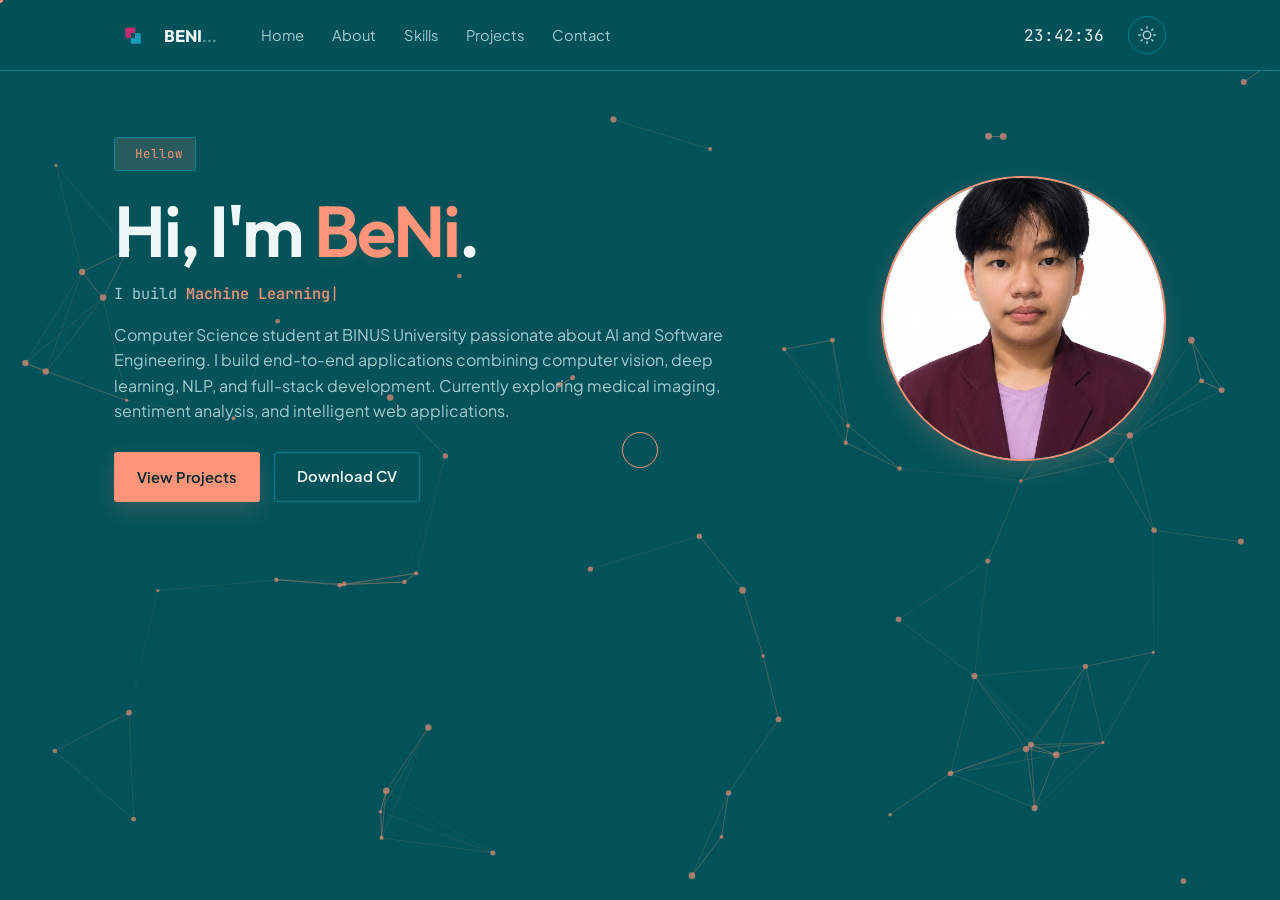
==== commit 72f0c736: "Update index.html" ====
--- a/index.html
+++ b/index.html
@@ -1,6 +1,8 @@
 <!doctype html>
 <html lang="en">
   <head>
+    <script async src="https://pagead2.googlesyndication.com/pagead/js/adsbygoogle.js?client=ca-pub-4063116537285955"
+     crossorigin="anonymous"></script>
     <meta charset="UTF-8" />
     <meta name="viewport" content="width=device-width, initial-scale=1.0" />
     <title>BeNi — Portfolio</title>
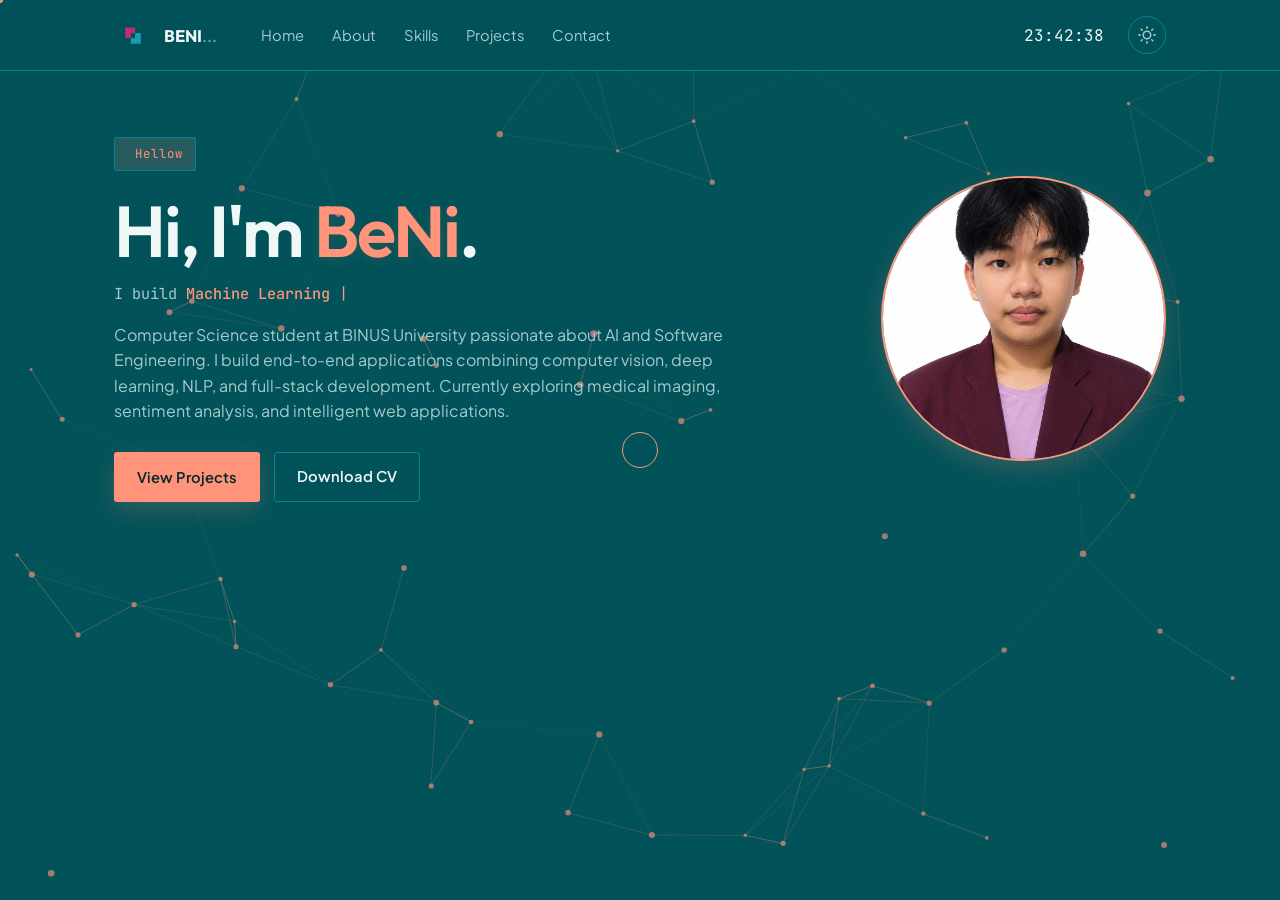
==== commit 0e0dd5ca: "Update index.html" ====
--- a/index.html
+++ b/index.html
@@ -185,6 +185,18 @@
                 >
               </div>
             </div>
+            <script async src="https://pagead2.googlesyndication.com/pagead/js/adsbygoogle.js?client=ca-pub-4063116537285955"
+     crossorigin="anonymous"></script>
+<!-- tes`\1 -->
+<ins class="adsbygoogle"
+     style="display:block"
+     data-ad-client="ca-pub-4063116537285955"
+     data-ad-slot="9324308283"
+     data-ad-format="auto"
+     data-full-width-responsive="true"></ins>
+<script>
+     (adsbygoogle = window.adsbygoogle || []).push({});
+</script>
 
             <div class="about__content">
               <span class="section-eyebrow mono animate-item">02 / ABOUT</span>
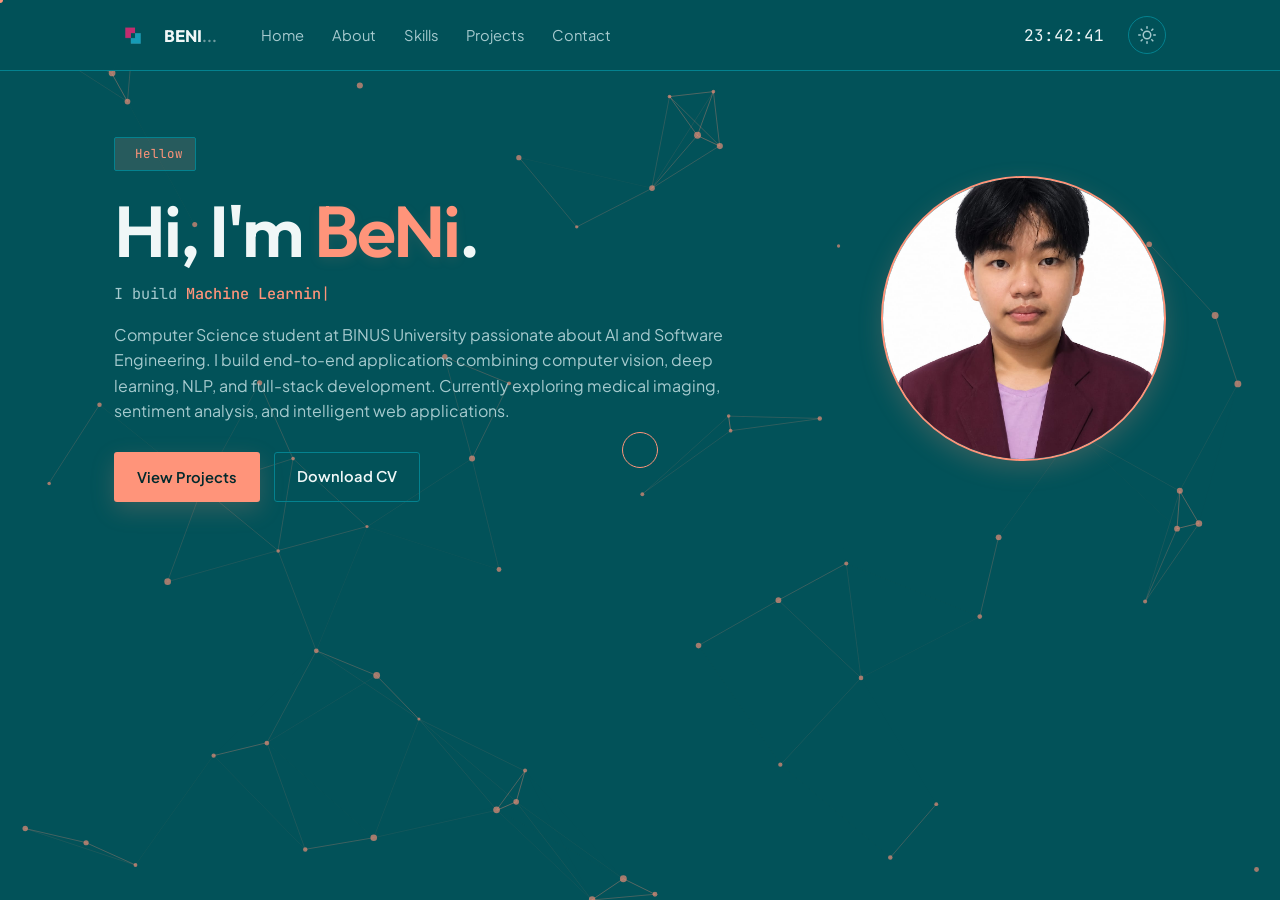
==== commit 4c21e4f1: "Update index.html" ====
--- a/index.html
+++ b/index.html
@@ -480,5 +480,15 @@
 
     <script src="js/data.js"></script>
     <script src="js/main.js"></script>
+    <script async src="https://pagead2.googlesyndication.com/pagead/js/adsbygoogle.js?client=ca-pub-4063116537285955"
+     crossorigin="anonymous"></script>
+<ins class="adsbygoogle"
+     style="display:block"
+     data-ad-format="autorelaxed"
+     data-ad-client="ca-pub-4063116537285955"
+     data-ad-slot="6123429877"></ins>
+<script>
+     (adsbygoogle = window.adsbygoogle || []).push({});
+</script>
   </body>
 </html>
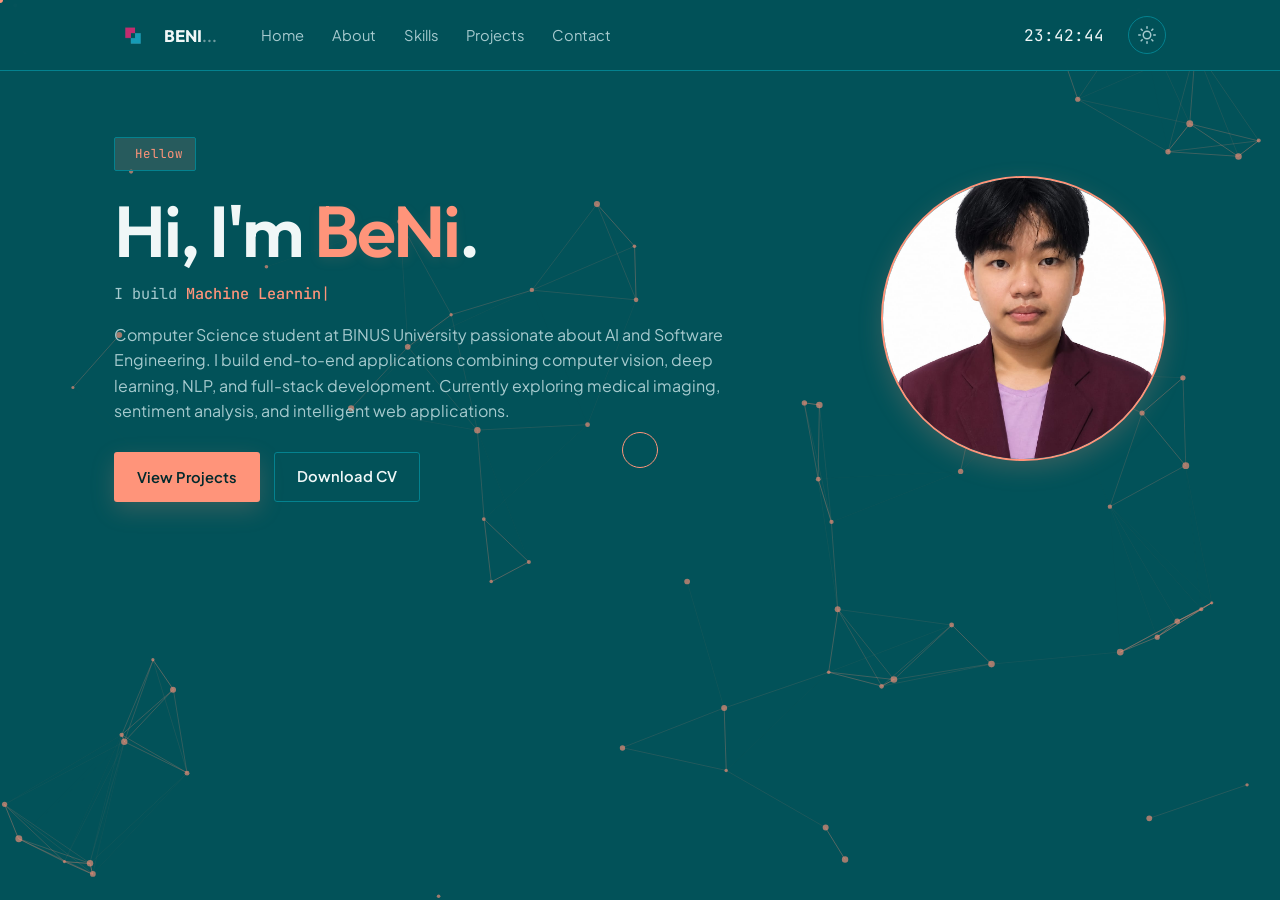
==== commit f1f65c6e: "Update index.html" ====
--- a/index.html
+++ b/index.html
@@ -185,18 +185,7 @@
                 >
               </div>
             </div>
-            <script async src="https://pagead2.googlesyndication.com/pagead/js/adsbygoogle.js?client=ca-pub-4063116537285955"
-     crossorigin="anonymous"></script>
-<!-- tes`\1 -->
-<ins class="adsbygoogle"
-     style="display:block"
-     data-ad-client="ca-pub-4063116537285955"
-     data-ad-slot="9324308283"
-     data-ad-format="auto"
-     data-full-width-responsive="true"></ins>
-<script>
-     (adsbygoogle = window.adsbygoogle || []).push({});
-</script>
+         
 
             <div class="about__content">
               <span class="section-eyebrow mono animate-item">02 / ABOUT</span>
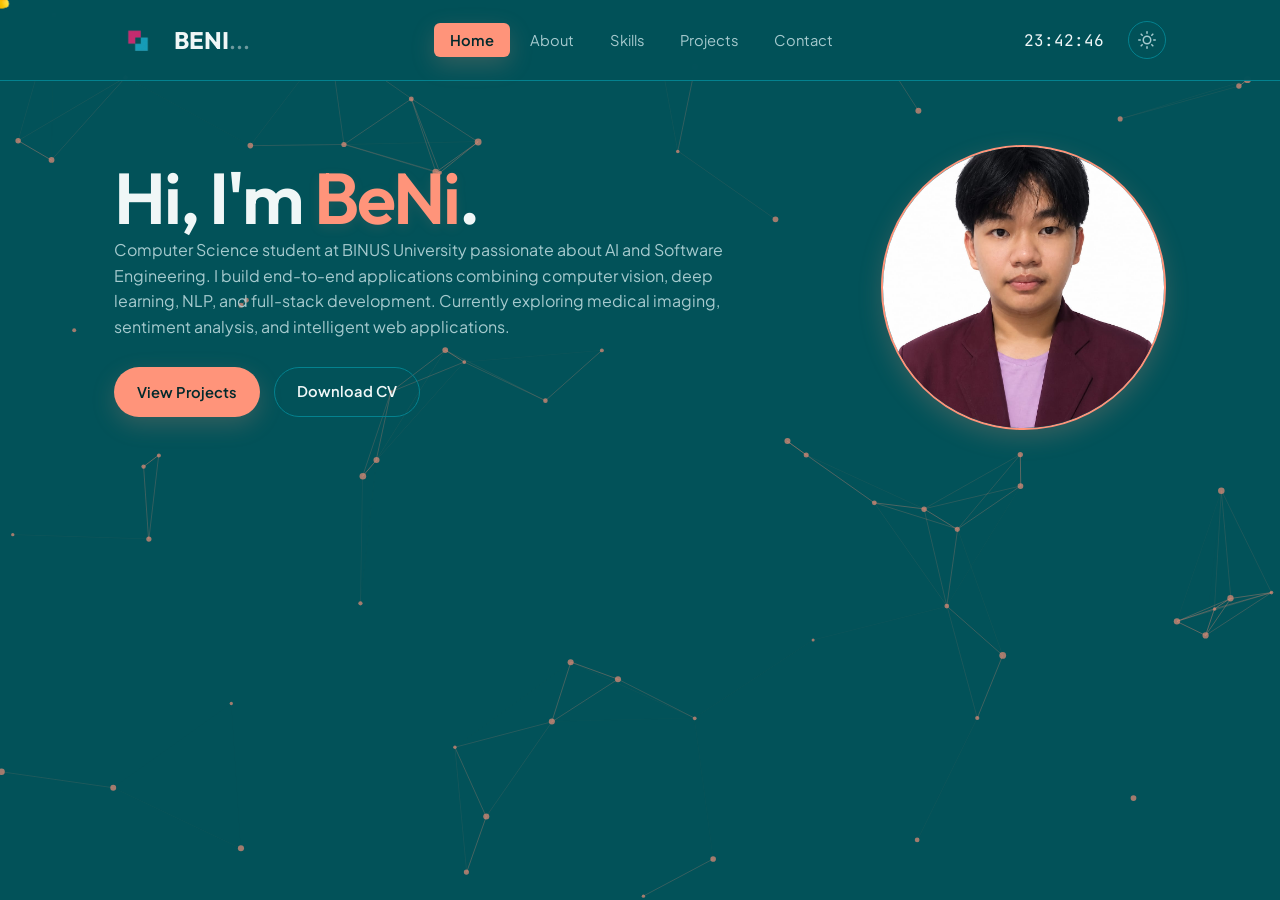
==== commit 260c6ca9: "Add files via upload" ====
--- a/index.html
+++ b/index.html
@@ -1,8 +1,6 @@
 <!doctype html>
 <html lang="en">
   <head>
-    <script async src="https://pagead2.googlesyndication.com/pagead/js/adsbygoogle.js?client=ca-pub-4063116537285955"
-     crossorigin="anonymous"></script>
     <meta charset="UTF-8" />
     <meta name="viewport" content="width=device-width, initial-scale=1.0" />
     <title>BeNi — Portfolio</title>
@@ -113,16 +111,9 @@
       >
         <div class="panel-inner hero">
           <div class="hero__text">
-            <span class="eyebrow animate-item"
-              ><span class="dot dot--sm"></span>Hellow</span
-            >
             <h1 class="hero__title animate-item">
               Hi, I'm <span class="accent-text">BeNi</span>.
             </h1>
-            <p class="hero__role mono animate-item">
-              I build <span id="typingText" class="typing-text"></span
-              ><span class="cursor">|</span>
-            </p>
             <p class="hero__bio animate-item">
               Computer Science student at BINUS University passionate about AI
               and Software Engineering. I build end-to-end applications
@@ -169,8 +160,9 @@
       <!-- ============ ABOUT ============ -->
       <section id="about" class="tab-panel" data-panel aria-label="About">
         <div class="panel-inner">
-          <div id="aboutMainView" data-view class="about">
-            <div class="photo-frame animate-item">
+          <div id="aboutMainView" data-view>
+            <div class="about">
+              <div class="photo-frame animate-item">
               <img
                 src="images/about.jpeg"
                 alt="Photo of BeNi"
@@ -185,7 +177,6 @@
                 >
               </div>
             </div>
-         
 
             <div class="about__content">
               <span class="section-eyebrow mono animate-item">02 / ABOUT</span>
@@ -209,19 +200,91 @@
               </p>
 
               <ul class="about__info mono animate-item">
-                <li><span>Name</span><span>BeNi Mulyawan</span></li>
+                <li><span>Name</span><span>Beni Mulyawan</span></li>
                 <li>
                   <span>Education</span
                   ><span>BINUS University — Computer Science</span>
                 </li>
+                <li>
+                  <span>GPA</span>
+                  <span style="display: flex; align-items: center;">
+                    3.92 / 4.00
+                    <a href="transkrip.pdf" target="_blank" style="margin-left: 12px; color: var(--accent); text-decoration: none; font-size: 0.9em; transition: opacity 0.2s;" onmouseover="this.style.opacity='0.8'" onmouseout="this.style.opacity='1'">📄 View Transcript ↗</a>
+                  </span>
+                </li>
                 <li><span>Email</span><span>beni.mulyawan@binus.ac.id</span></li>
-                <li><span>Location</span><span>Indonesia</span></li>
+                <li><span>Location</span><span>Jakarta, Indonesia</span></li>
               </ul>
-
-              <button id="btnCertificates" class="btn btn--primary animate-item" style="margin-top: 2rem;">
-                View Certifications
-              </button>
-            </div>
+            </div> <!-- End about__content -->
+          </div> <!-- End about grid -->
+
+          <!-- Full width container below the grid -->
+          <div class="about-extended" style="margin-top: 4rem; display: grid; grid-template-columns: repeat(auto-fit, minmax(300px, 1fr)); gap: 40px; width: 100%;">
+            <div class="animate-item">
+              <h3 style="font-size: 1.1rem; margin-bottom: 1.5rem; color: var(--text); border-bottom: 1px solid var(--line); padding-bottom: 8px;">Experience</h3>
+              
+              <div style="margin-bottom: 1.5rem; position: relative; padding-left: 1.2rem; border-left: 2px solid var(--panel-border);">
+                <div style="position: absolute; left: -5px; top: 6px; width: 8px; height: 8px; border-radius: 50%; background: var(--accent); box-shadow: 0 0 8px var(--accent);"></div>
+                <div style="display: flex; justify-content: space-between; align-items: baseline; flex-wrap: wrap; gap: 8px; margin-bottom: 4px;">
+                  <a href="https://novalearningcentre.id/" target="_blank" style="margin: 0; font-size: 1rem; font-weight: 600; color: var(--text); text-decoration: none; transition: color 0.2s;" onmouseover="this.style.color='var(--accent)'" onmouseout="this.style.color='var(--text)'">Part-time Coding Lecturer ↗</a>
+                  <span style="font-family: var(--mono); font-size: 0.75rem; color: var(--accent);">Present</span>
+                </div>
+                <span style="font-weight: 500; display: block; margin-bottom: 6px; font-size: 0.85rem; color: var(--text-faint);">
+                  NovaLearningCentre
+                </span>
+                <p style="font-size: 0.85rem; color: var(--text-dim); margin: 0; line-height: 1.6;">
+                  Mengajar dan membimbing siswa dalam materi programming/coding.
+                </p>
+              </div>
+
+              <div style="margin-bottom: 1.5rem; position: relative; padding-left: 1.2rem; border-left: 2px solid var(--panel-border);">
+                <div style="position: absolute; left: -5px; top: 6px; width: 8px; height: 8px; border-radius: 50%; background: var(--accent); box-shadow: 0 0 8px var(--accent);"></div>
+                <div style="display: flex; justify-content: space-between; align-items: baseline; flex-wrap: wrap; gap: 8px; margin-bottom: 4px;">
+                  <a href="https://novalearningcentre.id/" target="_blank" style="margin: 0; font-size: 1rem; font-weight: 600; color: var(--text); text-decoration: none; transition: color 0.2s;" onmouseover="this.style.color='var(--accent)'" onmouseout="this.style.color='var(--text)'">Freelance Web Maintenance ↗</a>
+                  <span style="font-family: var(--mono); font-size: 0.75rem; color: var(--accent);">Present</span>
+                </div>
+                <span style="font-weight: 500; display: block; margin-bottom: 6px; font-size: 0.85rem; color: var(--text-faint);">
+                  NovaLearningCentre
+                </span>
+                <p style="font-size: 0.85rem; color: var(--text-dim); margin: 0; line-height: 1.6;">
+                  Bertanggung jawab dalam pemeliharaan dan optimasi website operasional.
+                </p>
+              </div>
+
+              <div style="position: relative; padding-left: 1.2rem; border-left: 2px solid var(--panel-border);">
+                <div style="position: absolute; left: -5px; top: 6px; width: 8px; height: 8px; border-radius: 50%; background: var(--accent); box-shadow: 0 0 8px var(--accent);"></div>
+                <div style="display: flex; justify-content: space-between; align-items: baseline; flex-wrap: wrap; gap: 8px; margin-bottom: 4px;">
+                  <a href="https://www.instagram.com/hellodokidoki/" target="_blank" style="margin: 0; font-size: 1rem; font-weight: 600; color: var(--text); text-decoration: none; transition: color 0.2s;" onmouseover="this.style.color='var(--accent)'" onmouseout="this.style.color='var(--text)'">Entrepreneur ↗</a>
+                  <span style="font-family: var(--mono); font-size: 0.75rem; color: var(--accent);">Present</span>
+                </div>
+                <span style="font-weight: 500; display: block; margin-bottom: 6px; font-size: 0.85rem; color: var(--text-faint);">
+                  Hello Doki Doki
+                </span>
+                <p style="font-size: 0.85rem; color: var(--text-dim); margin: 0; line-height: 1.6;">
+                  Membangun dan mengelola bisnis F&B yang berfokus pada produk mochi buatan tangan.
+                </p>
+              </div>
+            </div>
+
+            <div class="animate-item">
+              <h3 style="font-size: 1.1rem; margin-bottom: 1.5rem; color: var(--text); border-bottom: 1px solid var(--line); padding-bottom: 8px;">Publications</h3>
+              <div style="position: relative; padding-left: 1.2rem; border-left: 2px solid var(--panel-border);">
+                <div style="position: absolute; left: -5px; top: 6px; width: 8px; height: 8px; border-radius: 50%; background: var(--accent); box-shadow: 0 0 8px var(--accent);"></div>
+                <a href="https://share.google/AjBVxxEphOc2bXrbu" target="_blank" style="font-weight: 600; color: var(--text); line-height: 1.5; display: block; margin-bottom: 6px; font-size: 0.95rem; transition: color 0.2s;" onmouseover="this.style.color='var(--accent)'" onmouseout="this.style.color='var(--text)'">
+                  Interpreting Deep CNN Decisions in Multi-Class Brain Tumor Classification via Grad-CAM
+                </a>
+                <span style="font-size: 0.85rem; color: var(--text-dim); display: flex; align-items: center; gap: 8px;">
+                  📄 <a href="sertifikat/icimtech.pdf" target="_blank" style="color: var(--accent); text-decoration: none;">IEEE Conference Publication / IEEE Xplore</a>
+                </span>
+              </div>
+            </div>
+          </div>
+
+          <div class="animate-item" style="text-align: left; margin-top: 3rem;">
+            <button id="btnCertificates" class="btn btn--primary">
+              View Certifications
+            </button>
+          </div>
           </div>
 
           <div id="certDetailView" data-view style="display: none;">
@@ -246,7 +309,7 @@
                 .cert-card {
                   background: rgba(255, 255, 255, 0.03);
                   border: 1px solid rgba(255, 255, 255, 0.1);
-                  border-radius: 8px;
+                  border-radius: 24px;
                   padding: 1rem;
                   text-align: center;
                   transition: all 0.3s ease;
@@ -267,13 +330,13 @@
                   width: 100%;
                   aspect-ratio: 4/3;
                   object-fit: cover;
-                  border-radius: 4px;
+                  border-radius: 16px;
                 }
                 .cert-card .cert-icon-placeholder {
                   width: 100%;
                   aspect-ratio: 4/3;
                   background: rgba(255, 255, 255, 0.05);
-                  border-radius: 4px;
+                  border-radius: 16px;
                   display: flex;
                   align-items: center;
                   justify-content: center;
@@ -319,10 +382,6 @@
           <div id="projectsGridView" data-view>
             <span class="section-eyebrow mono animate-item">04 / PROJECTS</span>
             <h2 class="animate-item">Selected Work</h2>
-            <p class="section-sub animate-item">
-              Click any card — it swaps into a full write-up right here, no page
-              reload.
-            </p>
             <div class="project-filters animate-item">
               <button class="filter-btn is-active" data-filter="all">
                 All
@@ -363,7 +422,6 @@
                   >beni.mulyawan@binus.ac.id</a
                 >
               </li>
-              <li>📍 Indonesia</li>
             </ul>
             <div class="contact__socials">
               <a
@@ -469,15 +527,5 @@
 
     <script src="js/data.js"></script>
     <script src="js/main.js"></script>
-    <script async src="https://pagead2.googlesyndication.com/pagead/js/adsbygoogle.js?client=ca-pub-4063116537285955"
-     crossorigin="anonymous"></script>
-<ins class="adsbygoogle"
-     style="display:block"
-     data-ad-format="autorelaxed"
-     data-ad-client="ca-pub-4063116537285955"
-     data-ad-slot="6123429877"></ins>
-<script>
-     (adsbygoogle = window.adsbygoogle || []).push({});
-</script>
   </body>
 </html>
--- a/css/style.css
+++ b/css/style.css
@@ -1,1220 +1,1211 @@
-/* =========================================================
-   PORTFOLIO STYLES
-   Theme: computer-vision / detection-HUD aesthetic.
-   Tokens live in :root — change colors here, nowhere else.
-   ========================================================= */
-
-:root {
-  --bg: #025259;
-  --bg-alt: #025d66;
-  --panel: #036872;
-  --panel-border: #04828f;
-  --line: #037783;
-  --text: #f0f7f7;
-  --text-dim: #a6cace;
-  --text-faint: #6e9a9e;
-
-  --accent: #ff947a;
-  --accent-dark: #e87a60;
-  --accent-soft: rgba(255, 148, 122, 0.15);
-  --amber: #f59e0b;
-
-  --glow-sm: 0 4px 12px rgba(255, 148, 122, 0.1);
-  --glow-md: 0 8px 24px rgba(255, 148, 122, 0.2);
-
-  --topbar-bg: rgba(2, 82, 89, 0.95);
-
-  --display: 'Outfit', sans-serif;
-  --body: 'Plus Jakarta Sans', sans-serif;
-  --mono: 'JetBrains Mono', monospace;
-
-  --ease: cubic-bezier(0.2, 0.8, 0.2, 1);
-  --maxw: 1100px;
-}
-
-body.light-theme {
-  --bg: #f6eedf;
-  --bg-alt: #ebdcd0;
-  --panel: #fcf8ef;
-  --panel-border: #e3d3c2;
-  --line: #d9c8b3;
-  --text: #4a3b32;
-  --text-dim: #6b584b;
-  --text-faint: #9c8a7c;
-  --accent: #785a46;
-  --accent-dark: #5c4738;
-  --accent-soft: rgba(120, 90, 70, 0.1);
-  --amber: #d97706;
-  --glow-sm: 0 4px 12px rgba(120, 90, 70, 0.15);
-  --glow-md: 0 8px 24px rgba(120, 90, 70, 0.25);
-  --topbar-bg: rgba(246, 238, 223, 0.95);
-}
-
-*,
-*::before,
-*::after {
-  box-sizing: border-box;
-}
-html {
-  scroll-behavior: smooth;
-}
-body {
-  margin: 0;
-  background: var(--bg);
-  color: var(--text);
-  font-family: var(--body);
-  line-height: 1.6;
-  -webkit-font-smoothing: antialiased;
-  transition:
-    background-color 0.4s var(--ease),
-    color 0.4s var(--ease);
-  cursor: none;
-}
-a,
-button,
-input,
-textarea,
-select {
-  cursor: none !important;
-}
-
-#bgCanvas {
-  position: fixed;
-  top: 0;
-  left: 0;
-  width: 100%;
-  height: 100%;
-  z-index: -1;
-  pointer-events: none;
-  opacity: 0.9;
-}
-
-/* ---------- custom cursor ---------- */
-.cursor-dot {
-  position: fixed;
-  top: 0;
-  left: 0;
-  width: 6px;
-  height: 6px;
-  background: var(--accent);
-  border-radius: 50%;
-  pointer-events: none;
-  z-index: 9999;
-  transform: translate(-50%, -50%);
-}
-.cursor-ring {
-  position: fixed;
-  top: 0;
-  left: 0;
-  width: 36px;
-  height: 36px;
-  border: 1.5px solid var(--accent);
-  border-radius: 50%;
-  pointer-events: none;
-  z-index: 9998;
-  transform: translate(-50%, -50%);
-  transition:
-    width 0.3s,
-    height 0.3s,
-    background-color 0.3s;
-}
-.cursor-ring.hover {
-  width: 56px;
-  height: 56px;
-  background: var(--accent-soft);
-  border-color: transparent;
-}
-
-/* ---------- custom scrollbar ---------- */
-::-webkit-scrollbar {
-  width: 10px;
-}
-::-webkit-scrollbar-track {
-  background: var(--bg);
-  border-left: 1px solid var(--panel-border);
-}
-::-webkit-scrollbar-thumb {
-  background: var(--panel-border);
-  border-radius: 5px;
-  border: 2px solid var(--bg);
-}
-::-webkit-scrollbar-thumb:hover {
-  background: var(--accent);
-}
-
-h1,
-h2,
-h3,
-h4 {
-  font-family: var(--display);
-  font-weight: 600;
-  line-height: 1.15;
-  margin: 0 0 0.5em;
-  letter-spacing: -0.01em;
-}
-p {
-  margin: 0 0 1em;
-  color: var(--text);
-}
-a {
-  color: var(--accent);
-  text-decoration: none;
-}
-.mono {
-  font-family: var(--mono);
-}
-ul {
-  list-style: none;
-  margin: 0;
-  padding: 0;
-}
-
-/* focus */
-:focus-visible {
-  outline: 2px solid var(--accent);
-  outline-offset: 3px;
-  border-radius: 2px;
-}
-
-/* ---------- topbar ---------- */
-.topbar {
-  position: sticky;
-  top: 0;
-  z-index: 20;
-  background: var(--topbar-bg);
-  transition: background-color 0.4s var(--ease);
-  backdrop-filter: blur(12px);
-  -webkit-backdrop-filter: blur(12px);
-  border-bottom: 1px solid var(--panel-border);
-}
-.topbar__inner {
-  max-width: var(--maxw);
-  margin: 0 auto;
-  padding: 16px 24px;
-  display: flex;
-  align-items: center;
-  gap: 24px;
-}
-.brand {
-  display: flex;
-  align-items: center;
-  gap: 8px;
-  background: none;
-  border: none;
-  cursor: pointer;
-  font-family: var(--display);
-  font-weight: 700;
-  font-size: 1.05rem;
-  color: var(--text);
-  padding: 0;
-}
-.brand__logo {
-  height: 38px;
-  width: auto;
-  object-fit: contain;
-  margin-right: 4px;
-}
-.brand__mark {
-  color: var(--accent);
-}
-.brand__dim {
-  color: var(--text-faint);
-  font-weight: 500;
-}
-
-.nav {
-  display: flex;
-  gap: 4px;
-  margin-left: 8px;
-  flex: 1;
-}
-.nav__link {
-  background: none;
-  border: none;
-  cursor: pointer;
-  color: var(--text-dim);
-  font-family: var(--body);
-  font-size: 0.92rem;
-  padding: 8px 12px;
-  border-radius: 2px;
-  position: relative;
-  transition: color 0.2s var(--ease);
-}
-.nav__link:hover {
-  color: var(--text);
-}
-.nav a:hover,
-.nav a.is-active {
-  color: var(--text);
-}
-.nav a.is-active::after {
-  transform: scaleX(1);
-}
-
-.theme-toggle {
-  background: none;
-  border: 1px solid var(--panel-border);
-  color: var(--text-dim);
-  width: 38px;
-  height: 38px;
-  border-radius: 50%;
-  display: flex;
-  align-items: center;
-  justify-content: center;
-  cursor: pointer;
-  transition: all 0.3s var(--ease);
-  margin-left: auto;
-}
-.theme-toggle:hover {
-  color: var(--accent);
-  border-color: var(--accent);
-}
-
-.nav-toggle {
-  display: none;
-  flex-direction: column;
-  gap: 4px;
-  background: none;
-  border: none;
-  cursor: pointer;
-  padding: 6px;
-}
-.nav-toggle span {
-  width: 20px;
-  height: 2px;
-  background: var(--text);
-  display: block;
-}
-
-/* ---------- layout / panels ---------- */
-main {
-  max-width: var(--maxw);
-  margin: 0 auto;
-  padding: 0 24px;
-  position: relative;
-  z-index: 3;
-}
-
-.tab-panel {
-  display: none;
-  min-height: calc(100vh - 140px);
-  padding: 64px 0 80px;
-}
-.tab-panel.is-active {
-  display: block;
-  animation: panelIn 0.5s var(--ease);
-}
-@keyframes panelIn {
-  from {
-    opacity: 0;
-    transform: translateY(10px);
-  }
-  to {
-    opacity: 1;
-    transform: translateY(0);
-  }
-}
-
-.section-eyebrow {
-  display: inline-block;
-  color: var(--accent);
-  font-size: 0.78rem;
-  letter-spacing: 0.08em;
-  margin-bottom: 14px;
-}
-.section-sub {
-  color: var(--text-dim);
-  max-width: 56ch;
-}
-
-/* ---------- staggered animations ---------- */
-@keyframes slideUpFade {
-  from {
-    opacity: 0;
-    transform: translateY(20px);
-  }
-  to {
-    opacity: 1;
-    transform: translateY(0);
-  }
-}
-.tab-panel.is-active .animate-item {
-  animation: slideUpFade 0.6s cubic-bezier(0.16, 1, 0.3, 1) forwards;
-  opacity: 0;
-}
-.tab-panel.is-active .animate-item:nth-child(1) {
-  animation-delay: 0.05s;
-}
-.tab-panel.is-active .animate-item:nth-child(2) {
-  animation-delay: 0.1s;
-}
-.tab-panel.is-active .animate-item:nth-child(3) {
-  animation-delay: 0.15s;
-}
-.tab-panel.is-active .animate-item:nth-child(4) {
-  animation-delay: 0.2s;
-}
-.tab-panel.is-active .animate-item:nth-child(5) {
-  animation-delay: 0.25s;
-}
-.tab-panel.is-active .animate-item:nth-child(6) {
-  animation-delay: 0.3s;
-}
-.tab-panel.is-active .animate-item:nth-child(7) {
-  animation-delay: 0.35s;
-}
-.tab-panel.is-active .animate-item:nth-child(8) {
-  animation-delay: 0.4s;
-}
-
-/* ---------- hero ---------- */
-.hero {
-  display: grid;
-  grid-template-columns: 1.5fr 0.6fr;
-  gap: 56px;
-  align-items: center;
-}
-.eyebrow {
-  display: inline-flex;
-  align-items: center;
-  gap: 8px;
-  font-family: var(--mono);
-  font-size: 0.78rem;
-  letter-spacing: 0.08em;
-  color: var(--accent);
-  background: var(--accent-soft);
-  border: 1px solid var(--panel-border);
-  padding: 6px 12px;
-  border-radius: 2px;
-  margin-bottom: 20px;
-  justify-content: center;
-}
-.hero__title {
-  font-size: clamp(2.5rem, 6vw, 4.5rem);
-  line-height: 1.1;
-  letter-spacing: -0.03em;
-  margin: 0;
-}
-.accent-text {
-  color: var(--accent);
-  text-shadow: var(--glow-sm);
-}
-.hero__role {
-  color: var(--text-dim);
-  font-size: 0.95rem;
-  margin-top: 12px;
-}
-.typing-text {
-  color: var(--accent);
-  font-weight: 500;
-}
-.cursor {
-  display: inline-block;
-  width: 8px;
-  animation: blink 1s step-end infinite;
-  color: var(--accent);
-}
-@keyframes blink {
-  50% {
-    opacity: 0;
-  }
-}
-.hero__sep {
-  opacity: 0.3;
-}
-.hero__bio {
-  max-width: 52ch;
-  color: var(--text-dim);
-}
-.hero__cta {
-  display: flex;
-  gap: 14px;
-  margin-top: 28px;
-  flex-wrap: wrap;
-}
-
-/* ---------- buttons / chips ---------- */
-.btn {
-  font-family: var(--body);
-  font-weight: 600;
-  font-size: 0.92rem;
-  padding: 12px 22px;
-  border-radius: 3px;
-  border: 1px solid transparent;
-  cursor: pointer;
-  display: inline-flex;
-  align-items: center;
-  gap: 8px;
-  transition:
-    transform 0.15s var(--ease),
-    background 0.2s var(--ease),
-    border-color 0.2s var(--ease);
-}
-.btn:hover {
-  transform: translateY(-1px);
-}
-.btn--primary {
-  background: var(--accent);
-  color: #01292c;
-  box-shadow: var(--glow-md);
-}
-.btn--primary:hover {
-  background: var(--accent-dark);
-  box-shadow:
-    0 0 14px rgba(255, 148, 122, 0.6),
-    0 0 40px rgba(255, 148, 122, 0.4);
-}
-.btn--ghost {
-  background: transparent;
-  color: var(--text);
-  border-color: var(--panel-border);
-}
-.btn--ghost:hover {
-  border-color: var(--accent);
-  color: var(--accent);
-}
-
-.chip {
-  display: inline-block;
-  font-family: var(--mono);
-  font-size: 0.72rem;
-  color: var(--text-dim);
-  border: 1px solid var(--panel-border);
-  padding: 4px 9px;
-  border-radius: 2px;
-  background: var(--panel);
-}
-.chip--accent {
-  color: var(--accent);
-  border-color: var(--accent-dark);
-}
-
-/* ---------- detect-frame (signature bounding-box motif) ---------- */
-.detect-frame {
-  position: relative;
-}
-.corner {
-  position: absolute;
-  width: 14px;
-  height: 14px;
-  border: 0 solid var(--accent);
-  opacity: 0.55;
-  pointer-events: none;
-  transition:
-    opacity 0.3s var(--ease),
-    width 0.3s var(--ease),
-    height 0.3s var(--ease);
-}
-.corner--tl {
-  top: -1px;
-  left: -1px;
-  border-top-width: 2px;
-  border-left-width: 2px;
-}
-.corner--tr {
-  top: -1px;
-  right: -1px;
-  border-top-width: 2px;
-  border-right-width: 2px;
-}
-.corner--bl {
-  bottom: -1px;
-  left: -1px;
-  border-bottom-width: 2px;
-  border-left-width: 2px;
-}
-.corner--br {
-  bottom: -1px;
-  right: -1px;
-  border-bottom-width: 2px;
-  border-right-width: 2px;
-}
-.detect-frame:hover .corner,
-.detect-frame:focus-within .corner {
-  opacity: 1;
-  width: 20px;
-  height: 20px;
-  filter: drop-shadow(0 0 4px var(--accent));
-}
-
-/* ---------- photo-frame (reused by Home hero + About) ---------- */
-.photo-frame {
-  background: var(--panel);
-  border: 2px solid var(--accent);
-  border-radius: 50%;
-  aspect-ratio: 1/1;
-  position: relative;
-  overflow: hidden;
-  display: flex;
-  align-items: center;
-  justify-content: center;
-  box-shadow: var(--glow-md);
-}
-.photo-frame img {
-  width: 100%;
-  height: 100%;
-  object-fit: cover;
-  display: block;
-}
-.photo-frame__tag {
-  position: absolute;
-  top: 14px;
-  left: 14px;
-  z-index: 1;
-  font-size: 0.7rem;
-  color: var(--text-faint);
-  letter-spacing: 0.08em;
-  background: rgba(2, 82, 89, 0.7);
-  padding: 4px 8px;
-  border-radius: 2px;
-}
-.photo-frame__fallback {
-  display: none;
-  flex-direction: column;
-  align-items: center;
-  justify-content: center;
-  gap: 8px;
-  text-align: center;
-  padding: 24px;
-}
-.photo-frame.img-missing img {
-  display: none;
-}
-.photo-frame.img-missing .photo-frame__fallback {
-  display: flex;
-}
-.photo-frame__initial {
-  font-family: var(--display);
-  font-size: 5rem;
-  font-weight: 700;
-  color: var(--accent);
-}
-.photo-frame__hint {
-  font-size: 0.68rem;
-  color: var(--text-faint);
-  line-height: 1.5;
-}
-
-/* ---------- about ---------- */
-.about {
-  display: grid;
-  grid-template-columns: 0.8fr 1.2fr;
-  gap: 56px;
-  align-items: start;
-}
-.about__info {
-  margin-top: 24px;
-  border-top: 1px solid var(--line);
-}
-.about__info li {
-  display: flex;
-  justify-content: space-between;
-  gap: 16px;
-  padding: 10px 0;
-  border-bottom: 1px solid var(--line);
-  font-size: 0.82rem;
-}
-.about__info li span:first-child {
-  color: var(--text-faint);
-}
-
-/* ---------- skills ---------- */
-.skills-wrap {
-  margin-top: 32px;
-  display: grid;
-  gap: 36px;
-}
-.skill-group h3 {
-  font-size: 1.05rem;
-  margin-bottom: 16px;
-  color: var(--text);
-}
-.skill-row {
-  margin-bottom: 16px;
-}
-.skill-row__label {
-  display: flex;
-  justify-content: space-between;
-  font-size: 0.82rem;
-  margin-bottom: 6px;
-  color: var(--text-dim);
-}
-.skill-row__label .val {
-  color: var(--accent);
-}
-.skill-bar {
-  height: 6px;
-  background: var(--panel);
-  border: 1px solid var(--panel-border);
-  border-radius: 3px;
-  overflow: hidden;
-}
-.skill-bar__fill {
-  height: 100%;
-  width: 0%;
-  background: linear-gradient(90deg, var(--accent-dark), var(--accent));
-  transition: width 1.1s var(--ease);
-}
-
-/* ---------- projects grid ---------- */
-.project-filters {
-  display: flex;
-  gap: 12px;
-  margin: 24px 0 16px;
-  flex-wrap: wrap;
-}
-.filter-btn {
-  background: none;
-  border: 1px solid var(--panel-border);
-  color: var(--text-dim);
-  padding: 6px 16px;
-  border-radius: 20px;
-  font-size: 0.8rem;
-  font-family: var(--mono);
-  cursor: pointer;
-  transition: all 0.2s var(--ease);
-}
-.filter-btn:hover {
-  color: var(--text);
-  border-color: var(--accent);
-}
-.filter-btn.is-active {
-  background: var(--accent);
-  color: #01292c;
-  border-color: var(--accent);
-}
-
-.projects-grid {
-  margin-top: 28px;
-  display: grid;
-  grid-template-columns: repeat(3, 1fr);
-  gap: 20px;
-}
-.proj-card {
-  background: var(--panel);
-  border: 1px solid var(--panel-border);
-  border-radius: 4px;
-  padding: 18px;
-  cursor: pointer;
-  text-align: left;
-  display: flex;
-  flex-direction: column;
-  gap: 12px;
-  transition:
-    border-color 0.2s var(--ease),
-    transform 0.2s var(--ease);
-}
-.proj-card:hover,
-.proj-card:focus-visible {
-  border-color: var(--accent-dark);
-  transform: translateY(-3px);
-  box-shadow: var(--glow-sm);
-}
-.proj-card__tag {
-  font-size: 0.68rem;
-  color: var(--text-faint);
-  letter-spacing: 0.05em;
-}
-.proj-card__thumb {
-  height: 180px;
-  border-radius: 3px;
-  border: 1px solid var(--panel-border);
-  display: flex;
-  align-items: center;
-  justify-content: center;
-  background: var(--bg-alt);
-  overflow: hidden;
-}
-.proj-card__thumb img {
-  width: 100%;
-  height: 100%;
-  object-fit: cover;
-  display: block;
-}
-.proj-card__thumb-label {
-  font-family: var(--mono);
-  font-size: 1.4rem;
-  color: var(--text-faint);
-  letter-spacing: 0.05em;
-}
-.proj-card__title {
-  font-size: 1.05rem;
-  margin: 0;
-}
-.proj-card__blurb {
-  font-size: 0.85rem;
-  color: var(--text-dim);
-  margin: 0;
-  flex: 1;
-}
-.proj-card__meta {
-  display: flex;
-  align-items: center;
-  justify-content: space-between;
-  gap: 10px;
-}
-.proj-card__cta {
-  font-family: var(--mono);
-  font-size: 0.72rem;
-  color: var(--accent);
-}
-
-/* ---------- project detail ---------- */
-.detail-back {
-  background: none;
-  border: none;
-  color: var(--text-dim);
-  cursor: pointer;
-  font-size: 0.85rem;
-  margin-bottom: 24px;
-  padding: 0;
-}
-.detail-back:hover {
-  color: var(--accent);
-}
-.detail-tag {
-  color: var(--text-faint);
-  font-size: 0.75rem;
-  margin-bottom: 10px;
-  display: block;
-}
-.detail-head h2 {
-  font-size: 2rem;
-  margin-bottom: 12px;
-}
-.detail-meta {
-  display: flex;
-  gap: 8px;
-  flex-wrap: wrap;
-  margin-bottom: 24px;
-}
-/* ---------- project detail gallery (multi-image + video) ---------- */
-.gallery {
-  margin-bottom: 28px;
-}
-.gallery__frame {
-  position: relative;
-  background: var(--bg-alt);
-  border: 1px solid var(--panel-border);
-  border-radius: 4px;
-  overflow: hidden;
-  aspect-ratio: 16/9;
-}
-.gallery__viewport {
-  width: 100%;
-  height: 100%;
-  display: flex;
-  align-items: center;
-  justify-content: center;
-}
-.gallery__viewport img,
-.gallery__viewport video {
-  width: 100%;
-  height: 100%;
-  object-fit: contain;
-  display: block;
-  background: var(--bg-alt);
-}
-.gallery__viewport iframe {
-  width: 100%;
-  height: 100%;
-  border: 0;
-  display: block;
-}
-.gallery__empty {
-  font-family: var(--mono);
-  color: var(--text-faint);
-  letter-spacing: 0.08em;
-  font-size: 0.85rem;
-  text-align: center;
-  padding: 20px;
-}
-.gallery__arrow {
-  position: absolute;
-  top: 50%;
-  transform: translateY(-50%);
-  background: rgba(3, 104, 114, 0.75);
-  border: 1px solid var(--panel-border);
-  color: var(--text);
-  width: 36px;
-  height: 36px;
-  border-radius: 2px;
-  cursor: pointer;
-  font-size: 1.3rem;
-  line-height: 1;
-  display: flex;
-  align-items: center;
-  justify-content: center;
-  transition:
-    border-color 0.2s var(--ease),
-    color 0.2s var(--ease);
-}
-.gallery__arrow:hover {
-  border-color: var(--accent);
-  color: var(--accent);
-  box-shadow: var(--glow-sm);
-}
-.gallery__arrow--prev {
-  left: 12px;
-}
-.gallery__arrow--next {
-  right: 12px;
-}
-.gallery__meta {
-  display: flex;
-  align-items: center;
-  justify-content: space-between;
-  gap: 12px;
-  padding: 10px 2px 0;
-  font-size: 0.78rem;
-  color: var(--text-dim);
-}
-.gallery__caption {
-  flex: 1;
-}
-.gallery__side {
-  display: flex;
-  align-items: center;
-  gap: 12px;
-}
-.gallery__count {
-  color: var(--text-faint);
-}
-.gallery__dots {
-  display: flex;
-  gap: 6px;
-}
-.gallery__dot {
-  width: 8px;
-  height: 8px;
-  padding: 0;
-  border-radius: 1px;
-  cursor: pointer;
-  border: 1px solid var(--panel-border);
-  background: transparent;
-}
-.gallery__dot.is-active {
-  background: var(--accent);
-  border-color: var(--accent);
-  box-shadow: var(--glow-sm);
-}
-.detail-body {
-  display: grid;
-  grid-template-columns: 1.4fr 1fr;
-  gap: 48px;
-}
-.detail-col h4 {
-  font-size: 0.78rem;
-  letter-spacing: 0.08em;
-  color: var(--text-faint);
-  margin-bottom: 14px;
-  text-transform: uppercase;
-}
-.detail-col p {
-  color: var(--text-dim);
-}
-.stack-list {
-  display: flex;
-  flex-wrap: wrap;
-  gap: 8px;
-  margin-bottom: 28px;
-}
-.feature-list li {
-  position: relative;
-  padding-left: 18px;
-  margin-bottom: 10px;
-  color: var(--text-dim);
-  font-size: 0.92rem;
-}
-.feature-list li::before {
-  content: '';
-  position: absolute;
-  left: 0;
-  top: 8px;
-  width: 8px;
-  height: 1px;
-  background: var(--accent);
-}
-.detail-links {
-  display: flex;
-  gap: 12px;
-  flex-wrap: wrap;
-  margin-top: 8px;
-}
-.detail-role {
-  font-size: 0.85rem;
-  color: var(--text-faint);
-  margin-top: -6px;
-  margin-bottom: 20px;
-}
-
-/* ---------- contact ---------- */
-.contact {
-  display: grid;
-  grid-template-columns: 0.9fr 1.1fr;
-  gap: 56px;
-  align-items: start;
-}
-.contact__list {
-  margin: 20px 0;
-}
-.contact__list li {
-  margin-bottom: 10px;
-  font-size: 0.9rem;
-  color: var(--text-dim);
-}
-.contact__list a {
-  color: var(--text);
-}
-.contact__list a:hover {
-  color: var(--accent);
-}
-.contact__socials {
-  display: flex;
-  gap: 12px;
-}
-.social-link {
-  display: inline-flex;
-  align-items: center;
-  justify-content: center;
-  color: var(--text-dim);
-  border: 1px solid var(--panel-border);
-  padding: 10px;
-  border-radius: 4px;
-}
-.social-link:hover {
-  color: var(--accent);
-  border-color: var(--accent-dark);
-}
-
-.contact__form {
-  display: flex;
-  flex-direction: column;
-  gap: 16px;
-}
-.field {
-  display: flex;
-  flex-direction: column;
-  gap: 8px;
-}
-.field span {
-  font-size: 0.72rem;
-  color: var(--text-faint);
-  letter-spacing: 0.06em;
-}
-.field input,
-.field textarea {
-  background: var(--panel);
-  border: 1px solid var(--panel-border);
-  border-radius: 3px;
-  padding: 12px 14px;
-  color: var(--text);
-  font-family: var(--body);
-  font-size: 0.92rem;
-  resize: vertical;
-}
-.field input:focus,
-.field textarea:focus {
-  border-color: var(--accent);
-  outline: none;
-}
-.contact__note {
-  font-size: 0.78rem;
-  color: var(--text-faint);
-  margin-top: 4px;
-}
-
-/* ---------- footer ---------- */
-.footer {
-  border-top: 1px solid var(--panel-border);
-  text-align: center;
-  padding: 24px;
-  color: var(--text-faint);
-  font-size: 0.78rem;
-  position: relative;
-  z-index: 3;
-}
-
-/* ---------- responsive ---------- */
-@media (max-width: 900px) {
-  .hero {
-    display: grid;
-    grid-template-columns: 1fr 100px;
-    grid-template-areas:
-      'status visual'
-      'title visual'
-      'role role'
-      'bio bio'
-      'actions actions';
-    gap: 16px 24px;
-    padding: 60px 0;
-  }
-  .hero__content {
-    display: contents;
-  }
-  .hero__status {
-    grid-area: status;
-    align-self: end;
-    margin: 0;
-  }
-  .hero__title {
-    grid-area: title;
-  }
-  .hero__role {
-    grid-area: role;
-    margin: 8px 0 16px;
-  }
-  .hero__bio {
-    grid-area: bio;
-  }
-  .hero__actions {
-    grid-area: actions;
-    margin-top: 8px;
-  }
-
-  .hero__visual {
-    grid-area: visual;
-    margin-top: 0;
-  }
-  .hero__photo {
-    width: 100%;
-    max-width: 100px;
-    height: auto;
-    aspect-ratio: 1 / 1;
-    margin: 0 0 0 auto;
-  }
-
-  .about,
-  .contact,
-  .detail-body {
-    grid-template-columns: 1fr;
-  }
-  .projects-grid {
-    grid-template-columns: repeat(2, 1fr);
-  }
-}
-
-@media (max-width: 768px) {
-  .topbar__inner {
-    padding: 16px;
-    gap: 12px;
-  }
-  .theme-toggle {
-    margin-left: auto;
-  }
-  .nav {
-    position: absolute;
-    top: 100%;
-    left: 0;
-    right: 0;
-    background: var(--bg);
-    border-bottom: 1px solid var(--panel-border);
-    flex-direction: column;
-    padding: 8px 24px 16px;
-    display: none;
-  }
-  .nav.is-open {
-    display: flex;
-  }
-  .nav__link {
-    text-align: left;
-    padding: 12px 4px;
-    border-bottom: 1px solid var(--line);
-  }
-  .nav-toggle {
-    display: flex;
-  }
-  .topbar__status {
-    display: none;
-  }
-  .projects-grid {
-    grid-template-columns: 1fr;
-  }
-  .tab-panel {
-    padding: 40px 0 60px;
-  }
-}
-
-/* ---------- reduced motion ---------- */
-@media (prefers-reduced-motion: reduce) {
-  html {
-    scroll-behavior: auto;
-  }
-  .scanline {
-    animation: none;
-    display: none;
-  }
-  .tab-panel.is-active {
-    animation: none;
-  }
-  .skill-bar__fill {
-    transition: none;
-  }
-  .btn,
-  .proj-card {
-    transition: none;
-  }
-}
-
-/* ==========================================================================
-   MODAL STYLES
-   ========================================================================== */
-.modal {
-  position: fixed;
-  inset: 0;
-  z-index: 99999;
-  display: flex;
-  align-items: center;
-  justify-content: center;
-  opacity: 0;
-  pointer-events: none;
-  transition: opacity 0.3s ease;
-}
-.modal[aria-hidden="false"] {
-  opacity: 1;
-  pointer-events: auto;
-}
-.modal__backdrop {
-  position: absolute;
-  inset: 0;
-  background: rgba(0, 0, 0, 0.75);
-  backdrop-filter: blur(4px);
-  -webkit-backdrop-filter: blur(4px);
-}
-.modal__content {
-  position: relative;
-  background: #0c0c0c;
-  border: 1px solid rgba(255, 255, 255, 0.1);
-  width: 90%;
-  max-width: 600px;
-  max-height: 85vh;
-  overflow-y: auto;
-  border-radius: 12px;
-  padding: 2rem;
-  box-shadow: 0 20px 40px rgba(0, 0, 0, 0.5);
-  transform: translateY(20px);
-  transition: transform 0.3s ease;
-}
-.modal[aria-hidden="false"] .modal__content {
-  transform: translateY(0);
-}
-.modal__close {
-  position: absolute;
-  top: 1rem;
-  right: 1rem;
-  background: rgba(255, 255, 255, 0.1);
-  border: none;
-  color: #fff;
-  font-size: 1.5rem;
-  width: 36px;
-  height: 36px;
-  border-radius: 50%;
-  cursor: pointer;
-  display: flex;
-  align-items: center;
-  justify-content: center;
-  transition: background 0.2s;
-}
-.modal__close:hover {
-  background: rgba(255, 255, 255, 0.2);
-}
+/* =========================================================
+   PORTFOLIO STYLES
+   Theme: computer-vision / detection-HUD aesthetic.
+   Tokens live in :root — change colors here, nowhere else.
+   ========================================================= */
+
+:root {
+  --bg: #025259;
+  --bg-alt: #025d66;
+  --panel: #036872;
+  --panel-border: #04828f;
+  --line: #037783;
+  --text: #f0f7f7;
+  --text-dim: #a6cace;
+  --text-faint: #6e9a9e;
+
+  --accent: #ff947a;
+  --accent-dark: #e87a60;
+  --accent-soft: rgba(255, 148, 122, 0.15);
+  --amber: #f59e0b;
+
+  --glow-sm: 0 4px 12px rgba(255, 148, 122, 0.1);
+  --glow-md: 0 8px 24px rgba(255, 148, 122, 0.2);
+
+  --topbar-bg: rgba(2, 82, 89, 0.95);
+
+  --display: 'Outfit', sans-serif;
+  --body: 'Plus Jakarta Sans', sans-serif;
+  --mono: 'JetBrains Mono', monospace;
+
+  --ease: cubic-bezier(0.2, 0.8, 0.2, 1);
+  --maxw: 1100px;
+}
+
+body.light-theme {
+  --bg: #f6eedf;
+  --bg-alt: #ebdcd0;
+  --panel: #fcf8ef;
+  --panel-border: #e3d3c2;
+  --line: #d9c8b3;
+  --text: #4a3b32;
+  --text-dim: #6b584b;
+  --text-faint: #9c8a7c;
+  --accent: #785a46;
+  --accent-dark: #5c4738;
+  --accent-soft: rgba(120, 90, 70, 0.1);
+  --amber: #d97706;
+  --glow-sm: 0 4px 12px rgba(120, 90, 70, 0.15);
+  --glow-md: 0 8px 24px rgba(120, 90, 70, 0.25);
+  --topbar-bg: rgba(246, 238, 223, 0.95);
+}
+
+*,
+*::before,
+*::after {
+  box-sizing: border-box;
+}
+html {
+  scroll-behavior: smooth;
+}
+body {
+  margin: 0;
+  background: var(--bg);
+  color: var(--text);
+  font-family: var(--body);
+  line-height: 1.6;
+  -webkit-font-smoothing: antialiased;
+  transition:
+    background-color 0.4s var(--ease),
+    color 0.4s var(--ease);
+  cursor: none;
+}
+a,
+button,
+input,
+textarea,
+select {
+  cursor: none !important;
+}
+
+#bgCanvas {
+  position: fixed;
+  top: 0;
+  left: 0;
+  width: 100%;
+  height: 100%;
+  z-index: -1;
+  pointer-events: none;
+  opacity: 0.9;
+}
+
+/* ---------- custom cursor (duck) ---------- */
+.cursor-dot {
+  position: fixed;
+  top: 0;
+  left: 0;
+  width: 34px;
+  height: 34px;
+  pointer-events: none;
+  z-index: 9999;
+  background-image: url('../images/cursor-duck.png');
+  background-size: contain;
+  background-repeat: no-repeat;
+  background-position: center;
+  transform: translate(-50%, -50%);
+  transform-origin: center;
+  /* transform itself is set inline by main.js (translate/rotate/scale together)
+     once the mouse moves — the rule above is just the pre-mousemove fallback */
+  transition: filter 0.15s ease;
+  will-change: transform;
+}
+.cursor-dot.hover {
+  filter: drop-shadow(0 0 6px var(--accent-soft));
+}
+
+/* Ring is no longer used for the duck cursor but kept hidden/available
+   in case you want to bring back a trailing ring effect later. */
+.cursor-ring {
+  display: none;
+}
+
+/* ---------- custom scrollbar ---------- */
+::-webkit-scrollbar {
+  width: 10px;
+}
+::-webkit-scrollbar-track {
+  background: var(--bg);
+  border-left: 1px solid var(--panel-border);
+}
+::-webkit-scrollbar-thumb {
+  background: var(--panel-border);
+  border-radius: 5px;
+  border: 2px solid var(--bg);
+}
+::-webkit-scrollbar-thumb:hover {
+  background: var(--accent);
+}
+
+h1,
+h2,
+h3,
+h4 {
+  font-family: var(--display);
+  font-weight: 600;
+  line-height: 1.15;
+  margin: 0 0 0.5em;
+  letter-spacing: -0.01em;
+}
+p {
+  margin: 0 0 1em;
+  color: var(--text);
+}
+a {
+  color: var(--accent);
+  text-decoration: none;
+}
+.mono {
+  font-family: var(--mono);
+}
+ul {
+  list-style: none;
+  margin: 0;
+  padding: 0;
+}
+
+/* focus */
+:focus-visible {
+  outline: 2px solid var(--accent);
+  outline-offset: 3px;
+  border-radius: 2px;
+}
+
+/* ---------- topbar ---------- */
+.topbar {
+  position: sticky;
+  top: 0;
+  z-index: 20;
+  background: var(--topbar-bg);
+  transition: background-color 0.4s var(--ease);
+  backdrop-filter: blur(12px);
+  -webkit-backdrop-filter: blur(12px);
+  border-bottom: 1px solid var(--panel-border);
+}
+.topbar__inner {
+  max-width: var(--maxw);
+  margin: 0 auto;
+  padding: 16px 24px;
+  display: flex;
+  align-items: center;
+  gap: 24px;
+}
+.brand {
+  display: flex;
+  align-items: center;
+  gap: 8px;
+  background: none;
+  border: none;
+  cursor: pointer;
+  font-family: var(--display);
+  font-weight: 700;
+  font-size: 1.5rem;
+  color: var(--text);
+  padding: 0;
+}
+.brand__logo {
+  height: 48px;
+  width: auto;
+  object-fit: contain;
+  margin-right: 4px;
+}
+.brand__mark {
+  color: var(--accent);
+}
+.brand__dim {
+  color: var(--text-faint);
+  font-weight: 500;
+}
+
+.nav {
+  display: flex;
+  justify-content: center;
+  gap: 4px;
+  margin-left: 8px;
+  flex: 1;
+}
+.nav__link {
+  background: none;
+  border: none;
+  cursor: pointer;
+  color: var(--text-dim);
+  font-family: var(--body);
+  font-size: 0.92rem;
+  padding: 8px 16px;
+  border-radius: 6px;
+  position: relative;
+  transition: all 0.3s var(--ease);
+}
+.nav__link:hover {
+  color: var(--text);
+  background: rgba(255, 255, 255, 0.05);
+}
+.nav__link.is-active {
+  background-color: var(--accent);
+  color: #01292c !important;
+  font-weight: 600;
+  box-shadow: var(--glow-md);
+}
+
+.theme-toggle {
+  background: none;
+  border: 1px solid var(--panel-border);
+  color: var(--text-dim);
+  width: 38px;
+  height: 38px;
+  border-radius: 50%;
+  display: flex;
+  align-items: center;
+  justify-content: center;
+  cursor: pointer;
+  transition: all 0.3s var(--ease);
+  margin-left: auto;
+}
+.theme-toggle:hover {
+  color: var(--accent);
+  border-color: var(--accent);
+}
+
+.nav-toggle {
+  display: none;
+  flex-direction: column;
+  gap: 4px;
+  background: none;
+  border: none;
+  cursor: pointer;
+  padding: 6px;
+}
+.nav-toggle span {
+  width: 20px;
+  height: 2px;
+  background: var(--text);
+  display: block;
+}
+
+/* ---------- layout / panels ---------- */
+main {
+  max-width: var(--maxw);
+  margin: 0 auto;
+  padding: 0 24px;
+  position: relative;
+  z-index: 3;
+}
+
+.tab-panel {
+  display: none;
+  min-height: calc(100vh - 140px);
+  padding: 64px 0 80px;
+}
+.tab-panel.is-active {
+  display: block;
+  animation: panelIn 0.5s var(--ease);
+}
+@keyframes panelIn {
+  from {
+    opacity: 0;
+    transform: translateY(10px);
+  }
+  to {
+    opacity: 1;
+    transform: translateY(0);
+  }
+}
+
+.section-eyebrow {
+  display: inline-block;
+  color: var(--accent);
+  font-size: 0.78rem;
+  letter-spacing: 0.08em;
+  margin-bottom: 14px;
+}
+.section-sub {
+  color: var(--text-dim);
+  max-width: 56ch;
+}
+
+/* ---------- staggered animations ---------- */
+@keyframes slideUpFade {
+  from {
+    opacity: 0;
+    transform: translateY(20px);
+  }
+  to {
+    opacity: 1;
+    transform: translateY(0);
+  }
+}
+.tab-panel.is-active .animate-item {
+  animation: slideUpFade 0.6s cubic-bezier(0.16, 1, 0.3, 1) forwards;
+  opacity: 0;
+}
+.tab-panel.is-active .animate-item:nth-child(1) {
+  animation-delay: 0.05s;
+}
+.tab-panel.is-active .animate-item:nth-child(2) {
+  animation-delay: 0.1s;
+}
+.tab-panel.is-active .animate-item:nth-child(3) {
+  animation-delay: 0.15s;
+}
+.tab-panel.is-active .animate-item:nth-child(4) {
+  animation-delay: 0.2s;
+}
+.tab-panel.is-active .animate-item:nth-child(5) {
+  animation-delay: 0.25s;
+}
+.tab-panel.is-active .animate-item:nth-child(6) {
+  animation-delay: 0.3s;
+}
+.tab-panel.is-active .animate-item:nth-child(7) {
+  animation-delay: 0.35s;
+}
+.tab-panel.is-active .animate-item:nth-child(8) {
+  animation-delay: 0.4s;
+}
+
+/* ---------- hero ---------- */
+.hero {
+  display: grid;
+  grid-template-columns: 1.5fr 0.6fr;
+  gap: 56px;
+  align-items: center;
+}
+.eyebrow {
+  display: inline-flex;
+  align-items: center;
+  gap: 8px;
+  font-family: var(--mono);
+  font-size: 0.78rem;
+  letter-spacing: 0.08em;
+  color: var(--accent);
+  background: var(--accent-soft);
+  border: 1px solid var(--panel-border);
+  padding: 6px 12px;
+  border-radius: 2px;
+  margin-bottom: 20px;
+  justify-content: center;
+}
+.hero__title {
+  font-size: clamp(2.5rem, 6vw, 4.5rem);
+  line-height: 1.1;
+  letter-spacing: -0.03em;
+  margin: 0;
+}
+.accent-text {
+  color: var(--accent);
+  text-shadow: var(--glow-sm);
+}
+.hero__role {
+  color: var(--text-dim);
+  font-size: 0.95rem;
+  margin-top: 12px;
+}
+.typing-text {
+  color: var(--accent);
+  font-weight: 500;
+}
+.cursor {
+  display: inline-block;
+  width: 8px;
+  animation: blink 1s step-end infinite;
+  color: var(--accent);
+}
+@keyframes blink {
+  50% {
+    opacity: 0;
+  }
+}
+.hero__sep {
+  opacity: 0.3;
+}
+.hero__bio {
+  max-width: 52ch;
+  color: var(--text-dim);
+}
+.hero__cta {
+  display: flex;
+  gap: 14px;
+  margin-top: 28px;
+  flex-wrap: wrap;
+}
+
+/* ---------- buttons / chips ---------- */
+.btn {
+  font-family: var(--body);
+  font-weight: 600;
+  font-size: 0.92rem;
+  padding: 12px 22px;
+  border-radius: 99px;
+  border: 1px solid transparent;
+  cursor: pointer;
+  display: inline-flex;
+  align-items: center;
+  gap: 8px;
+  transition:
+    transform 0.15s var(--ease),
+    background 0.2s var(--ease),
+    border-color 0.2s var(--ease);
+}
+.btn:hover {
+  transform: translateY(-1px);
+}
+.btn--primary {
+  background: var(--accent);
+  color: #01292c;
+  box-shadow: var(--glow-md);
+}
+.btn--primary:hover {
+  background: var(--accent-dark);
+  box-shadow:
+    0 0 14px rgba(255, 148, 122, 0.6),
+    0 0 40px rgba(255, 148, 122, 0.4);
+}
+.btn--ghost {
+  background: transparent;
+  color: var(--text);
+  border-color: var(--panel-border);
+}
+.btn--ghost:hover {
+  border-color: var(--accent);
+  color: var(--accent);
+}
+
+.chip {
+  display: inline-block;
+  font-family: var(--mono);
+  font-size: 0.72rem;
+  color: var(--text-dim);
+  border: 1px solid var(--panel-border);
+  padding: 4px 12px;
+  border-radius: 20px;
+  background: var(--panel);
+}
+.chip--accent {
+  color: var(--accent);
+  border-color: var(--accent-dark);
+}
+
+/* ---------- detect-frame (signature bounding-box motif) ---------- */
+.detect-frame {
+  position: relative;
+}
+.corner {
+  display: none;
+}
+.corner--tl {
+  top: -1px;
+  left: -1px;
+  border-top-width: 2px;
+  border-left-width: 2px;
+}
+.corner--tr {
+  top: -1px;
+  right: -1px;
+  border-top-width: 2px;
+  border-right-width: 2px;
+}
+.corner--bl {
+  bottom: -1px;
+  left: -1px;
+  border-bottom-width: 2px;
+  border-left-width: 2px;
+}
+.corner--br {
+  bottom: -1px;
+  right: -1px;
+  border-bottom-width: 2px;
+  border-right-width: 2px;
+}
+.detect-frame:hover .corner,
+.detect-frame:focus-within .corner {
+  opacity: 1;
+  width: 20px;
+  height: 20px;
+  filter: drop-shadow(0 0 4px var(--accent));
+}
+
+/* ---------- photo-frame (reused by Home hero + About) ---------- */
+.photo-frame {
+  background: var(--panel);
+  border: 2px solid var(--accent);
+  border-radius: 50%;
+  aspect-ratio: 1/1;
+  position: relative;
+  overflow: hidden;
+  display: flex;
+  align-items: center;
+  justify-content: center;
+  box-shadow: var(--glow-md);
+}
+.photo-frame img {
+  width: 100%;
+  height: 100%;
+  object-fit: cover;
+  display: block;
+}
+.photo-frame__tag {
+  position: absolute;
+  top: 14px;
+  left: 14px;
+  z-index: 1;
+  font-size: 0.7rem;
+  color: var(--text-faint);
+  letter-spacing: 0.08em;
+  background: rgba(2, 82, 89, 0.7);
+  padding: 4px 8px;
+  border-radius: 2px;
+}
+.photo-frame__fallback {
+  display: none;
+  flex-direction: column;
+  align-items: center;
+  justify-content: center;
+  gap: 8px;
+  text-align: center;
+  padding: 24px;
+}
+.photo-frame.img-missing img {
+  display: none;
+}
+.photo-frame.img-missing .photo-frame__fallback {
+  display: flex;
+}
+.photo-frame__initial {
+  font-family: var(--display);
+  font-size: 5rem;
+  font-weight: 700;
+  color: var(--accent);
+}
+.photo-frame__hint {
+  font-size: 0.68rem;
+  color: var(--text-faint);
+  line-height: 1.5;
+}
+
+/* ---------- about ---------- */
+.about {
+  display: grid;
+  grid-template-columns: 0.8fr 1.2fr;
+  gap: 56px;
+  align-items: start;
+}
+.about__info {
+  margin-top: 24px;
+  border-top: 1px solid var(--line);
+}
+.about__info li {
+  display: flex;
+  justify-content: space-between;
+  gap: 16px;
+  padding: 10px 0;
+  border-bottom: 1px solid var(--line);
+  font-size: 0.82rem;
+}
+.about__info li span:first-child {
+  color: var(--text-faint);
+}
+
+/* ---------- skills ---------- */
+.skills-wrap {
+  margin-top: 32px;
+  display: grid;
+  gap: 36px;
+}
+.skill-group h3 {
+  font-size: 1.05rem;
+  margin-bottom: 16px;
+  color: var(--text);
+}
+.skill-row {
+  margin-bottom: 16px;
+}
+.skill-row__label {
+  display: flex;
+  justify-content: space-between;
+  font-size: 0.82rem;
+  margin-bottom: 6px;
+  color: var(--text-dim);
+}
+.skill-row__label .val {
+  color: var(--accent);
+}
+.skill-bar {
+  height: 6px;
+  background: var(--panel);
+  border: 1px solid var(--panel-border);
+  border-radius: 12px;
+  overflow: hidden;
+}
+.skill-bar__fill {
+  height: 100%;
+  width: 0%;
+  background: linear-gradient(90deg, var(--accent-dark), var(--accent));
+  transition: width 1.1s var(--ease);
+}
+
+/* ---------- projects grid ---------- */
+.project-filters {
+  display: flex;
+  gap: 12px;
+  margin: 24px 0 16px;
+  flex-wrap: wrap;
+}
+.filter-btn {
+  background: none;
+  border: 1px solid var(--panel-border);
+  color: var(--text-dim);
+  padding: 6px 16px;
+  border-radius: 20px;
+  font-size: 0.8rem;
+  font-family: var(--mono);
+  cursor: pointer;
+  transition: all 0.2s var(--ease);
+}
+.filter-btn:hover {
+  color: var(--text);
+  border-color: var(--accent);
+}
+.filter-btn.is-active {
+  background: var(--accent);
+  color: #01292c;
+  border-color: var(--accent);
+}
+
+.projects-grid {
+  margin-top: 28px;
+  display: grid;
+  grid-template-columns: repeat(3, 1fr);
+  gap: 20px;
+}
+.proj-card {
+  background: var(--panel);
+  border: 1px solid var(--panel-border);
+  border-radius: 24px;
+  padding: 18px;
+  cursor: pointer;
+  text-align: left;
+  display: flex;
+  flex-direction: column;
+  gap: 12px;
+  position: relative;
+  transition:
+    border-color 0.3s var(--ease),
+    transform 0.3s var(--ease),
+    box-shadow 0.3s var(--ease);
+}
+.proj-card:hover,
+.proj-card:focus-visible {
+  border-color: var(--accent);
+  transform: translateY(-8px) scale(1.02) !important;
+  box-shadow: var(--glow-md);
+  z-index: 2;
+}
+.proj-card__tag {
+  font-size: 0.68rem;
+  color: var(--text-faint);
+  letter-spacing: 0.05em;
+}
+.proj-card__thumb {
+  height: 180px;
+  border-radius: 16px;
+  border: 1px solid var(--panel-border);
+  display: flex;
+  align-items: center;
+  justify-content: center;
+  background: var(--bg-alt);
+  overflow: hidden;
+}
+.proj-card__thumb img {
+  width: 100%;
+  height: 100%;
+  object-fit: cover;
+  display: block;
+}
+.proj-card__thumb-label {
+  font-family: var(--mono);
+  font-size: 1.4rem;
+  color: var(--text-faint);
+  letter-spacing: 0.05em;
+}
+.proj-card__title {
+  font-size: 1.05rem;
+  margin: 0;
+}
+.proj-card__blurb {
+  font-size: 0.85rem;
+  color: var(--text-dim);
+  margin: 0;
+  flex: 1;
+}
+.proj-card__meta {
+  display: flex;
+  align-items: center;
+  justify-content: space-between;
+  gap: 10px;
+}
+.proj-card__cta {
+  font-family: var(--mono);
+  font-size: 0.72rem;
+  color: var(--accent);
+}
+
+/* ---------- project detail ---------- */
+.detail-back {
+  background: none;
+  border: none;
+  color: var(--text-dim);
+  cursor: pointer;
+  font-size: 0.85rem;
+  margin-bottom: 24px;
+  padding: 0;
+}
+.detail-back:hover {
+  color: var(--accent);
+}
+.detail-tag {
+  color: var(--text-faint);
+  font-size: 0.75rem;
+  margin-bottom: 10px;
+  display: block;
+}
+.detail-head h2 {
+  font-size: 2rem;
+  margin-bottom: 12px;
+}
+.detail-meta {
+  display: flex;
+  gap: 8px;
+  flex-wrap: wrap;
+  margin-bottom: 24px;
+}
+/* ---------- project detail gallery (multi-image + video) ---------- */
+.gallery {
+  margin-bottom: 28px;
+}
+.gallery__frame {
+  position: relative;
+  background: var(--bg-alt);
+  border: 1px solid var(--panel-border);
+  border-radius: 16px;
+  overflow: hidden;
+  aspect-ratio: 16/9;
+  max-width: 850px;
+  margin: 0 auto;
+}
+.gallery__viewport {
+  width: 100%;
+  height: 100%;
+  display: flex;
+  align-items: center;
+  justify-content: center;
+}
+.gallery__viewport img,
+.gallery__viewport video {
+  width: 100%;
+  height: 100%;
+  object-fit: contain;
+  display: block;
+  background: var(--bg-alt);
+}
+.gallery__viewport iframe {
+  width: 100%;
+  height: 100%;
+  border: 0;
+  display: block;
+}
+.gallery__empty {
+  font-family: var(--mono);
+  color: var(--text-faint);
+  letter-spacing: 0.08em;
+  font-size: 0.85rem;
+  text-align: center;
+  padding: 20px;
+}
+.gallery__arrow {
+  position: absolute;
+  top: 50%;
+  transform: translateY(-50%);
+  background: rgba(3, 104, 114, 0.75);
+  border: 1px solid var(--panel-border);
+  color: var(--text);
+  width: 36px;
+  height: 36px;
+  border-radius: 2px;
+  cursor: pointer;
+  font-size: 1.3rem;
+  line-height: 1;
+  display: flex;
+  align-items: center;
+  justify-content: center;
+  transition:
+    border-color 0.2s var(--ease),
+    color 0.2s var(--ease);
+}
+.gallery__arrow:hover {
+  border-color: var(--accent);
+  color: var(--accent);
+  box-shadow: var(--glow-sm);
+}
+.gallery__arrow--prev {
+  left: 12px;
+}
+.gallery__arrow--next {
+  right: 12px;
+}
+.gallery__meta {
+  display: flex;
+  align-items: center;
+  justify-content: space-between;
+  gap: 12px;
+  padding: 10px 2px 0;
+  font-size: 0.78rem;
+  color: var(--text-dim);
+}
+.gallery__caption {
+  flex: 1;
+}
+.gallery__side {
+  display: flex;
+  align-items: center;
+  gap: 12px;
+}
+.gallery__count {
+  color: var(--text-faint);
+}
+.gallery__dots {
+  display: flex;
+  gap: 6px;
+}
+.gallery__dot {
+  width: 8px;
+  height: 8px;
+  padding: 0;
+  border-radius: 1px;
+  cursor: pointer;
+  border: 1px solid var(--panel-border);
+  background: transparent;
+}
+.gallery__dot.is-active {
+  background: var(--accent);
+  border-color: var(--accent);
+  box-shadow: var(--glow-sm);
+}
+.detail-body {
+  display: grid;
+  grid-template-columns: 1.4fr 1fr;
+  gap: 48px;
+}
+.detail-col h4 {
+  font-size: 0.78rem;
+  letter-spacing: 0.08em;
+  color: var(--text-faint);
+  margin-bottom: 14px;
+  text-transform: uppercase;
+}
+.detail-col p {
+  color: var(--text-dim);
+}
+.stack-list {
+  display: flex;
+  flex-wrap: wrap;
+  gap: 8px;
+  margin-bottom: 28px;
+}
+.feature-list li {
+  position: relative;
+  padding-left: 18px;
+  margin-bottom: 10px;
+  color: var(--text-dim);
+  font-size: 0.92rem;
+}
+.feature-list li::before {
+  content: '';
+  position: absolute;
+  left: 0;
+  top: 8px;
+  width: 8px;
+  height: 1px;
+  background: var(--accent);
+}
+.detail-links {
+  display: flex;
+  gap: 12px;
+  flex-wrap: wrap;
+  margin-top: 8px;
+}
+.detail-role {
+  font-size: 0.85rem;
+  color: var(--text-faint);
+  margin-top: -6px;
+  margin-bottom: 20px;
+}
+
+/* ---------- contact ---------- */
+.contact {
+  display: grid;
+  grid-template-columns: 0.9fr 1.1fr;
+  gap: 56px;
+  align-items: start;
+}
+.contact__list {
+  margin: 20px 0;
+}
+.contact__list li {
+  margin-bottom: 10px;
+  font-size: 0.9rem;
+  color: var(--text-dim);
+}
+.contact__list a {
+  color: var(--text);
+}
+.contact__list a:hover {
+  color: var(--accent);
+}
+.contact__socials {
+  display: flex;
+  gap: 12px;
+}
+.social-link {
+  display: inline-flex;
+  align-items: center;
+  justify-content: center;
+  color: var(--text-dim);
+  border: 1px solid var(--panel-border);
+  padding: 10px;
+  border-radius: 4px;
+}
+.social-link:hover {
+  color: var(--accent);
+  border-color: var(--accent-dark);
+}
+
+.contact__form {
+  display: flex;
+  flex-direction: column;
+  gap: 16px;
+}
+.field {
+  display: flex;
+  flex-direction: column;
+  gap: 8px;
+}
+.field span {
+  font-size: 0.72rem;
+  color: var(--text-faint);
+  letter-spacing: 0.06em;
+}
+.field input,
+.field textarea {
+  background: var(--panel);
+  border: 1px solid var(--panel-border);
+  border-radius: 3px;
+  padding: 12px 14px;
+  color: var(--text);
+  font-family: var(--body);
+  font-size: 0.92rem;
+  resize: vertical;
+}
+.field input:focus,
+.field textarea:focus {
+  border-color: var(--accent);
+  outline: none;
+}
+.contact__note {
+  font-size: 0.78rem;
+  color: var(--text-faint);
+  margin-top: 4px;
+}
+
+/* ---------- footer ---------- */
+.footer {
+  border-top: 1px solid var(--panel-border);
+  text-align: center;
+  padding: 24px;
+  color: var(--text-faint);
+  font-size: 0.78rem;
+  position: relative;
+  z-index: 3;
+}
+
+/* ---------- responsive ---------- */
+@media (max-width: 900px) {
+  .hero {
+    display: grid;
+    grid-template-columns: 1fr 100px;
+    grid-template-areas:
+      'status visual'
+      'title visual'
+      'role role'
+      'bio bio'
+      'actions actions';
+    gap: 16px 24px;
+    padding: 60px 0;
+  }
+  .hero__content {
+    display: contents;
+  }
+  .hero__status {
+    grid-area: status;
+    align-self: end;
+    margin: 0;
+  }
+  .hero__title {
+    grid-area: title;
+  }
+  .hero__role {
+    grid-area: role;
+    margin: 8px 0 16px;
+  }
+  .hero__bio {
+    grid-area: bio;
+  }
+  .hero__actions {
+    grid-area: actions;
+    margin-top: 8px;
+  }
+
+  .hero__visual {
+    grid-area: visual;
+    margin-top: 0;
+  }
+  .hero__photo {
+    width: 100%;
+    max-width: 100px;
+    height: auto;
+    aspect-ratio: 1 / 1;
+    margin: 0 0 0 auto;
+  }
+
+  .about,
+  .contact,
+  .detail-body {
+    grid-template-columns: 1fr;
+  }
+  .projects-grid {
+    grid-template-columns: repeat(2, 1fr);
+  }
+}
+
+@media (max-width: 768px) {
+  .topbar__inner {
+    padding: 16px;
+    gap: 12px;
+  }
+  .theme-toggle {
+    margin-left: auto;
+  }
+  .nav {
+    position: absolute;
+    top: 100%;
+    left: 0;
+    right: 0;
+    background: var(--bg);
+    border-bottom: 1px solid var(--panel-border);
+    flex-direction: column;
+    padding: 8px 24px 16px;
+    display: none;
+  }
+  .nav.is-open {
+    display: flex;
+  }
+  .nav__link {
+    text-align: left;
+    padding: 12px 4px;
+    border-bottom: 1px solid var(--line);
+  }
+  .nav-toggle {
+    display: flex;
+  }
+  .topbar__status {
+    display: none;
+  }
+  .projects-grid {
+    grid-template-columns: 1fr;
+  }
+  .tab-panel {
+    padding: 40px 0 60px;
+  }
+}
+
+/* ---------- reduced motion ---------- */
+@media (prefers-reduced-motion: reduce) {
+  html {
+    scroll-behavior: auto;
+  }
+  .scanline {
+    animation: none;
+    display: none;
+  }
+  .tab-panel.is-active {
+    animation: none;
+  }
+  .skill-bar__fill {
+    transition: none;
+  }
+  .btn,
+  .proj-card {
+    transition: none;
+  }
+}
+
+/* ==========================================================================
+   MODAL STYLES
+   ========================================================================== */
+.modal {
+  position: fixed;
+  inset: 0;
+  z-index: 99999;
+  display: flex;
+  align-items: center;
+  justify-content: center;
+  opacity: 0;
+  pointer-events: none;
+  transition: opacity 0.3s ease;
+}
+.modal[aria-hidden='false'] {
+  opacity: 1;
+  pointer-events: auto;
+}
+.modal__backdrop {
+  position: absolute;
+  inset: 0;
+  background: rgba(0, 0, 0, 0.75);
+  backdrop-filter: blur(4px);
+  -webkit-backdrop-filter: blur(4px);
+}
+.modal__content {
+  position: relative;
+  background: #0c0c0c;
+  border: 1px solid rgba(255, 255, 255, 0.1);
+  width: 90%;
+  max-width: 600px;
+  max-height: 85vh;
+  overflow-y: auto;
+  border-radius: 12px;
+  padding: 2rem;
+  box-shadow: 0 20px 40px rgba(0, 0, 0, 0.5);
+  transform: translateY(20px);
+  transition: transform 0.3s ease;
+}
+.modal[aria-hidden='false'] .modal__content {
+  transform: translateY(0);
+}
+.modal__close {
+  position: absolute;
+  top: 1rem;
+  right: 1rem;
+  background: rgba(255, 255, 255, 0.1);
+  border: none;
+  color: #fff;
+  font-size: 1.5rem;
+  width: 36px;
+  height: 36px;
+  border-radius: 50%;
+  cursor: pointer;
+  display: flex;
+  align-items: center;
+  justify-content: center;
+  transition: background 0.2s;
+}
+.modal__close:hover {
+  background: rgba(255, 255, 255, 0.2);
+}
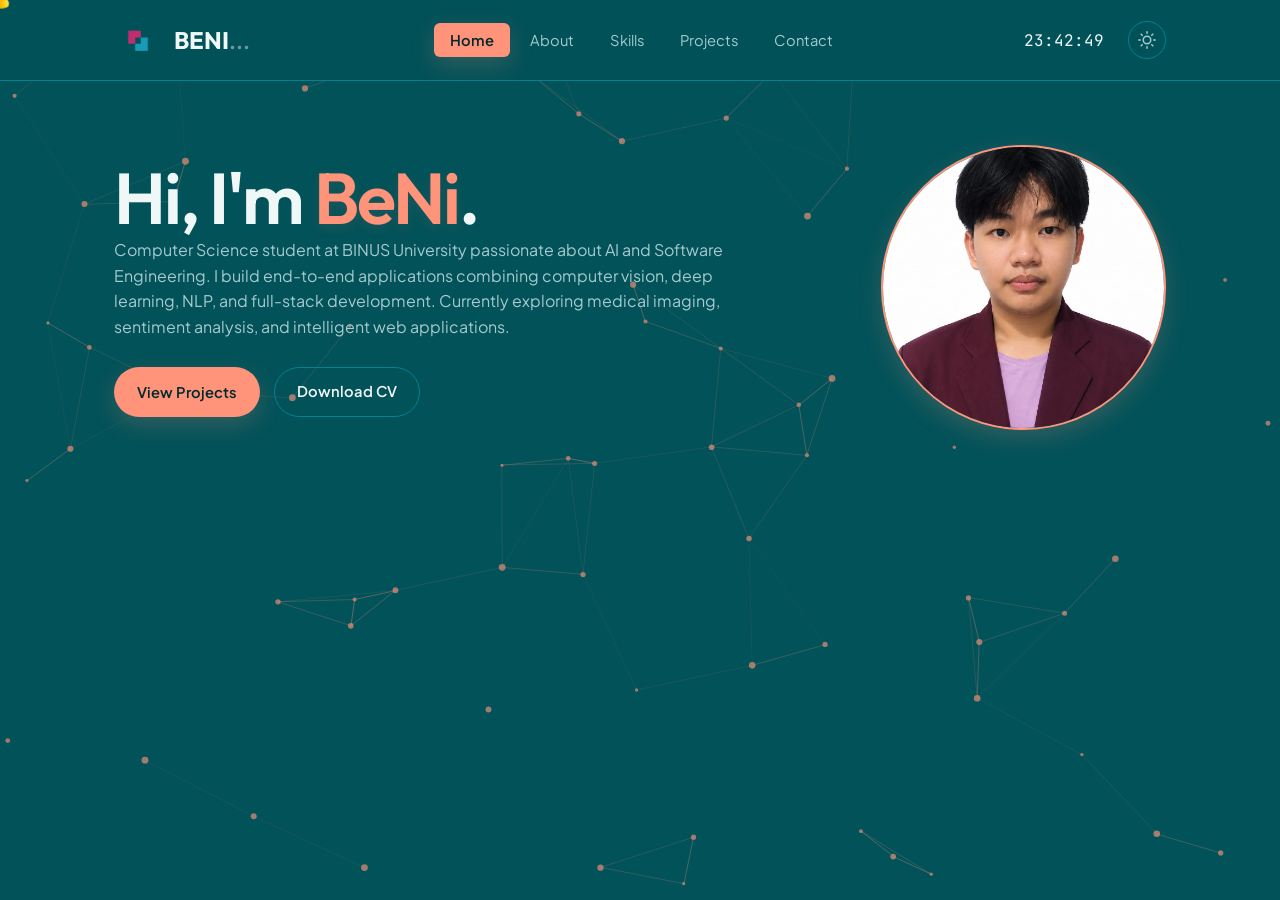
==== commit 4ef39e56: "Update index.html" ====
--- a/index.html
+++ b/index.html
@@ -209,7 +209,7 @@
                   <span>GPA</span>
                   <span style="display: flex; align-items: center;">
                     3.92 / 4.00
-                    <a href="transkrip.pdf" target="_blank" style="margin-left: 12px; color: var(--accent); text-decoration: none; font-size: 0.9em; transition: opacity 0.2s;" onmouseover="this.style.opacity='0.8'" onmouseout="this.style.opacity='1'">📄 View Transcript ↗</a>
+                    <a href="sertifikat/transkrip.pdf" target="_blank" style="margin-left: 12px; color: var(--accent); text-decoration: none; font-size: 0.9em; transition: opacity 0.2s;" onmouseover="this.style.opacity='0.8'" onmouseout="this.style.opacity='1'">📄 View Transcript ↗</a>
                   </span>
                 </li>
                 <li><span>Email</span><span>beni.mulyawan@binus.ac.id</span></li>
